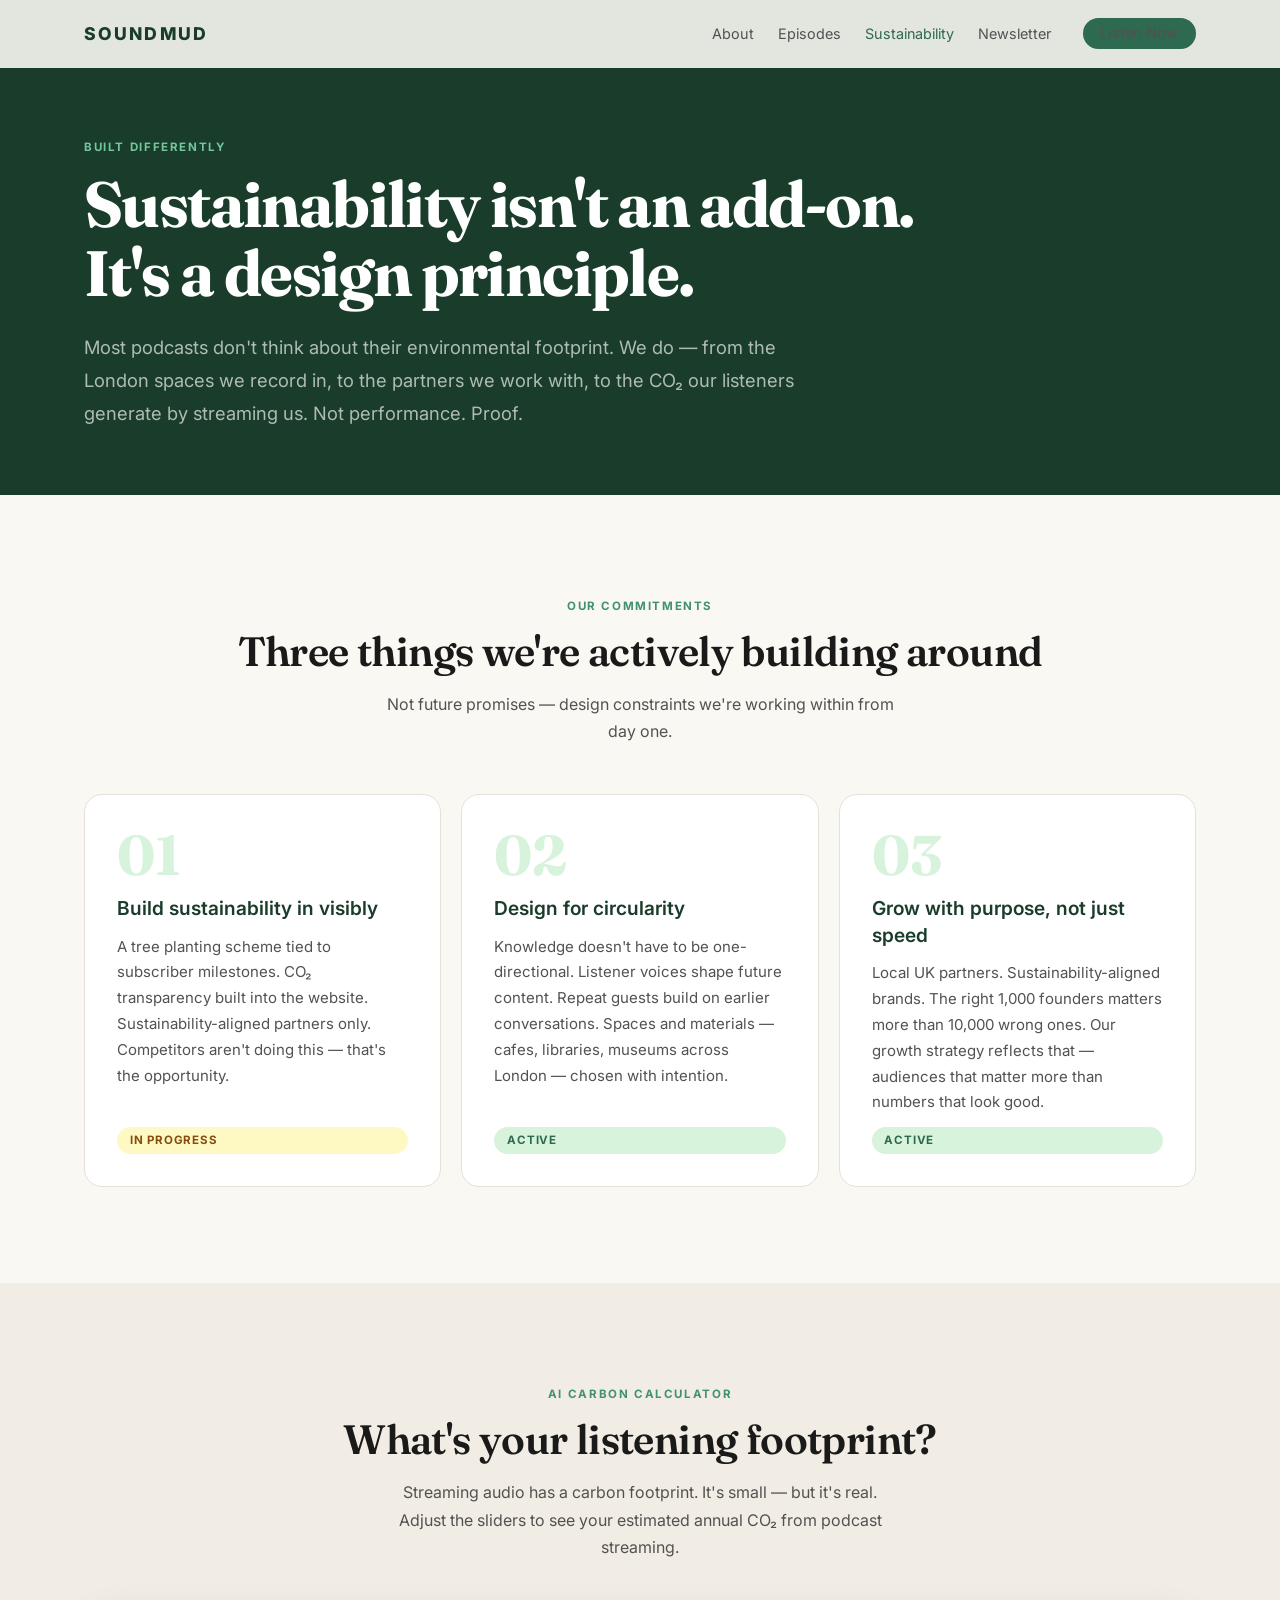
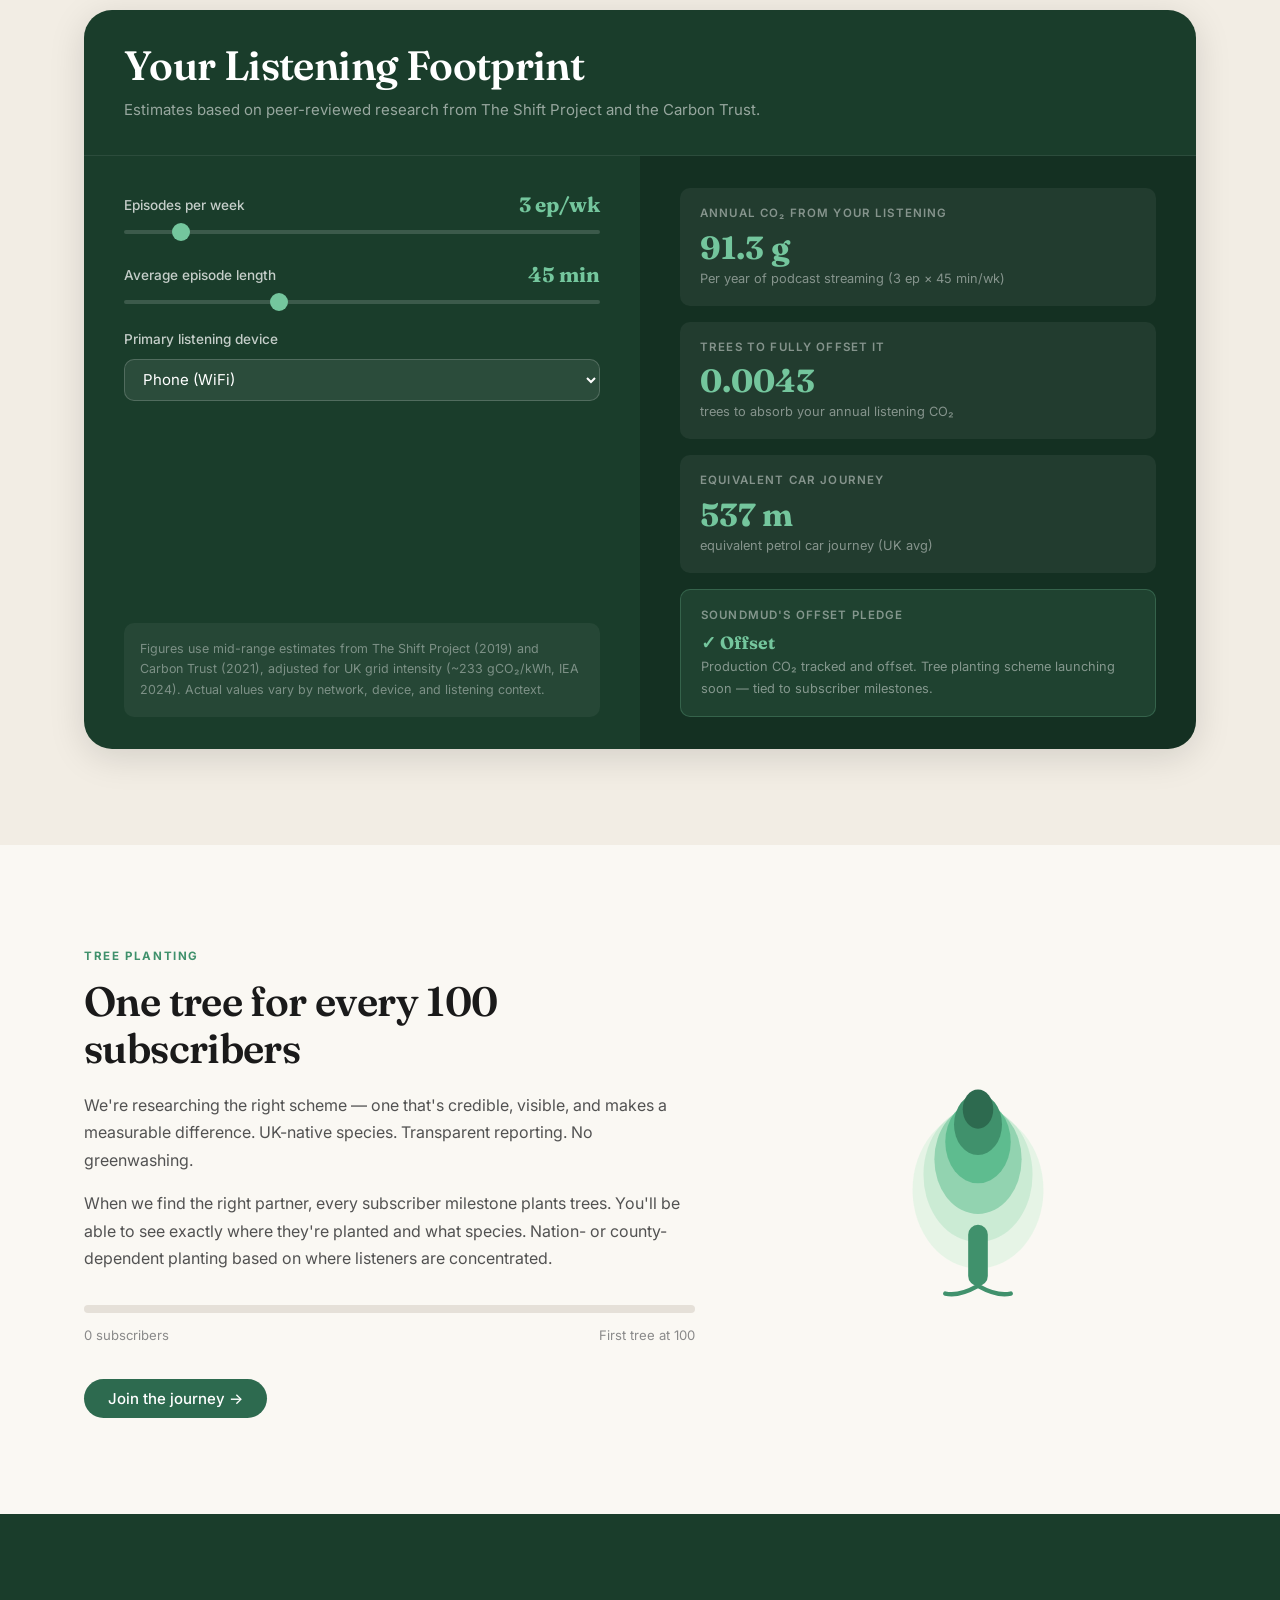
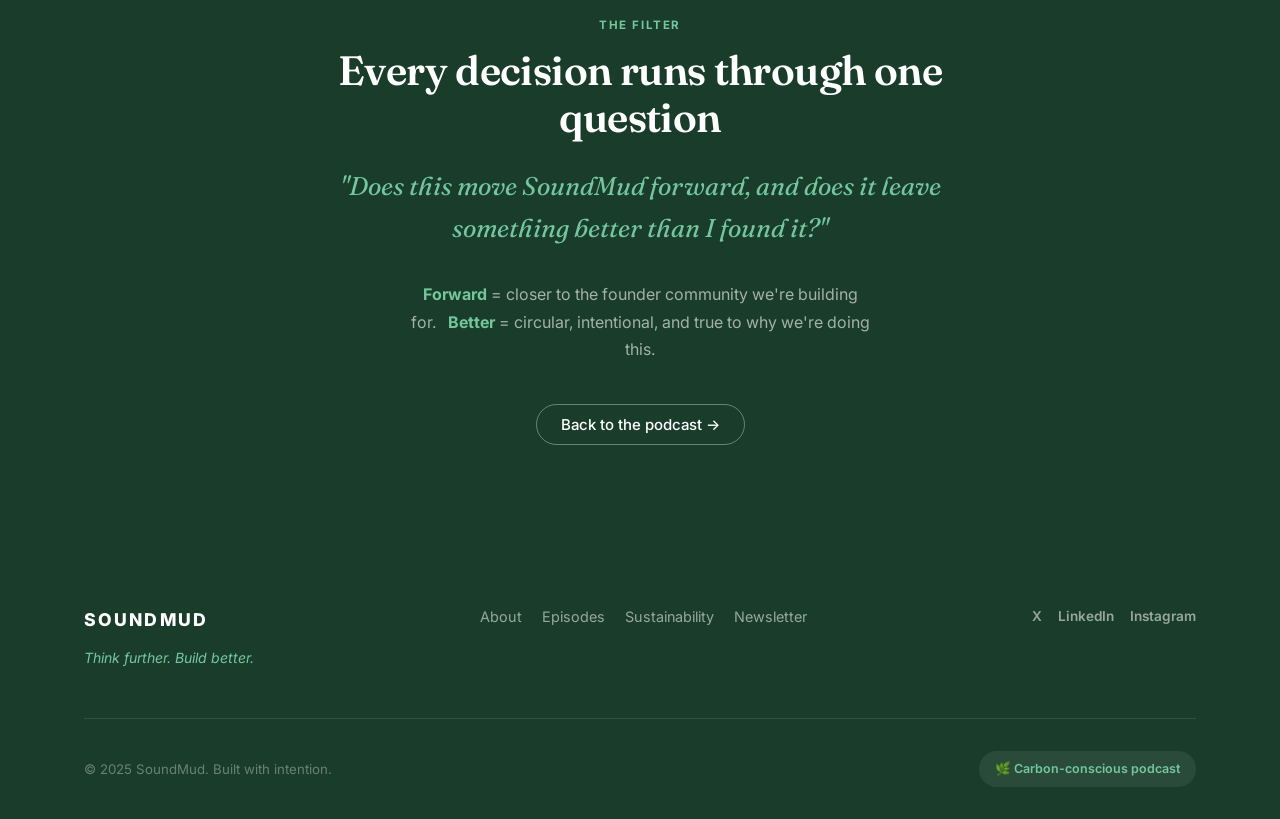
==== sustainability.html @ a841d751 "Initial commit: Soundmud podcast static site. Add landing pages, styles, and assets for GitHub Pages" ====
<!DOCTYPE html>
<html lang="en">
<head>
  <meta charset="UTF-8">
  <meta name="viewport" content="width=device-width, initial-scale=1.0">
  <meta name="description" content="SoundMud's sustainability commitments — CO₂ transparency, tree planting, and circular knowledge design. Built differently from day one.">
  <meta name="theme-color" content="#1a3d2b">

  <meta property="og:type"        content="website">
  <meta property="og:title"       content="Sustainability — SoundMud">
  <meta property="og:description" content="Sustainability isn't an add-on. It's a design principle.">

  <title>Sustainability — SoundMud</title>

  <link rel="preconnect" href="https://fonts.googleapis.com">
  <link rel="preconnect" href="https://fonts.gstatic.com" crossorigin>
  <link href="https://fonts.googleapis.com/css2?family=Fraunces:ital,opsz,wght@0,9..144,300;0,9..144,600;0,9..144,700;1,9..144,400&family=Inter:wght@300;400;500;600;700&display=swap" rel="stylesheet">

  <link rel="stylesheet" href="css/style.css">
  <style>
    .visually-hidden {
      position: absolute; width: 1px; height: 1px;
      padding: 0; margin: -1px; overflow: hidden;
      clip: rect(0,0,0,0); white-space: nowrap; border: 0;
    }
  </style>
</head>
<body>

  <!-- ── NAVIGATION ─────────────────────────────────────── -->
  <nav class="nav" id="nav" role="navigation" aria-label="Main navigation">
    <div class="nav__inner">
      <a href="index.html" class="nav__logo" aria-label="SoundMud home">
        <span class="nav__logo-text">SOUNDMUD</span>
      </a>

      <button class="nav__toggle" id="navToggle"
              aria-label="Open navigation menu" aria-expanded="false"
              aria-controls="navLinks">
        <span></span><span></span><span></span>
      </button>

      <ul class="nav__links" id="navLinks" role="list">
        <li><a href="index.html#about">About</a></li>
        <li><a href="index.html#episodes">Episodes</a></li>
        <li><a href="sustainability.html" class="active">Sustainability</a></li>
        <li><a href="index.html#newsletter">Newsletter</a></li>
        <li><a href="index.html#listen" class="btn btn--green btn--sm">Listen Now</a></li>
      </ul>
    </div>
  </nav>

  <!-- ── HERO ───────────────────────────────────────────── -->
  <section class="sustain-hero" aria-labelledby="sustain-hero-heading">
    <div class="container">
      <span class="label label--light">Built differently</span>
      <h1 id="sustain-hero-heading">
        Sustainability isn't an add-on.<br>
        It's a design principle.
      </h1>
      <p class="hero-sub">
        Most podcasts don't think about their environmental footprint.
        We do — from the London spaces we record in, to the partners we
        work with, to the CO&#8322; our listeners generate by streaming us.
        Not performance. Proof.
      </p>
    </div>
  </section>

  <!-- ── THREE COMMITMENTS ──────────────────────────────── -->
  <section class="section" aria-labelledby="commitments-heading">
    <div class="container">
      <div class="section__header reveal">
        <span class="label">Our commitments</span>
        <h2 id="commitments-heading">Three things we're actively building around</h2>
        <p>
          Not future promises — design constraints we're working within from day one.
        </p>
      </div>

      <div class="commitments">

        <div class="commitment reveal">
          <div class="commitment__number" aria-hidden="true">01</div>
          <h3>Build sustainability in visibly</h3>
          <p>
            A tree planting scheme tied to subscriber milestones. CO&#8322; transparency
            built into the website. Sustainability-aligned partners only. Competitors
            aren't doing this — that's the opportunity.
          </p>
          <span class="status status--in-progress">In progress</span>
        </div>

        <div class="commitment reveal" style="transition-delay: 0.1s">
          <div class="commitment__number" aria-hidden="true">02</div>
          <h3>Design for circularity</h3>
          <p>
            Knowledge doesn't have to be one-directional. Listener voices shape future
            content. Repeat guests build on earlier conversations. Spaces and materials —
            cafes, libraries, museums across London — chosen with intention.
          </p>
          <span class="status status--active">Active</span>
        </div>

        <div class="commitment reveal" style="transition-delay: 0.2s">
          <div class="commitment__number" aria-hidden="true">03</div>
          <h3>Grow with purpose, not just speed</h3>
          <p>
            Local UK partners. Sustainability-aligned brands. The right 1,000 founders
            matters more than 10,000 wrong ones. Our growth strategy reflects that —
            audiences that matter more than numbers that look good.
          </p>
          <span class="status status--active">Active</span>
        </div>

      </div>
    </div>
  </section>

  <!-- ── CARBON CALCULATOR ──────────────────────────────── -->
  <section class="section section--alt" id="calculator" aria-labelledby="calc-heading">
    <div class="container">
      <div class="section__header reveal">
        <span class="label">AI Carbon Calculator</span>
        <h2 id="calc-heading">What's your listening footprint?</h2>
        <p>
          Streaming audio has a carbon footprint. It's small — but it's real.
          Adjust the sliders to see your estimated annual CO&#8322; from podcast streaming.
        </p>
      </div>

      <div class="calculator reveal" role="region" aria-label="Interactive carbon footprint calculator">
        <div class="calculator__header">
          <h2>Your Listening Footprint</h2>
          <p>Estimates based on peer-reviewed research from The Shift Project and the Carbon Trust.</p>
        </div>

        <div class="calculator__body">
          <!-- Inputs -->
          <div class="calculator__inputs">

            <div class="calc-field">
              <div class="calc-value-row">
                <label for="calcEpisodes">Episodes per week</label>
                <span class="calc-value" id="calcEpisodesVal" aria-live="polite">3 ep/wk</span>
              </div>
              <input type="range" id="calcEpisodes"
                     min="1" max="20" value="3" step="1"
                     aria-label="Episodes per week" aria-valuemin="1" aria-valuemax="20">
            </div>

            <div class="calc-field">
              <div class="calc-value-row">
                <label for="calcDuration">Average episode length</label>
                <span class="calc-value" id="calcDurationVal" aria-live="polite">45 min</span>
              </div>
              <input type="range" id="calcDuration"
                     min="10" max="120" value="45" step="5"
                     aria-label="Average episode length in minutes" aria-valuemin="10" aria-valuemax="120">
            </div>

            <div class="calc-field">
              <label for="calcDevice">Primary listening device</label>
              <select id="calcDevice" class="calc-select" aria-label="Select your primary listening device">
                <option value="mobilewifi">Phone (WiFi)</option>
                <option value="mobile4g">Phone (4G / 5G)</option>
                <option value="desktop">Computer / Laptop</option>
                <option value="smart">Smart Speaker</option>
              </select>
            </div>

            <div class="calc-note" role="note">
              Figures use mid-range estimates from The Shift Project (2019) and Carbon Trust (2021),
              adjusted for UK grid intensity (~233&nbsp;gCO&#8322;/kWh, IEA 2024). Actual values vary
              by network, device, and listening context.
            </div>

          </div>

          <!-- Results -->
          <div class="calculator__results" aria-live="polite" aria-atomic="true">

            <div class="result-card">
              <p class="result-card__label">Annual CO&#8322; from your listening</p>
              <div class="result-card__value" id="resultCO2">—</div>
              <p class="result-card__sub"  id="resultCO2Sub">calculating...</p>
            </div>

            <div class="result-card">
              <p class="result-card__label">Trees to fully offset it</p>
              <div class="result-card__value" id="resultTrees">—</div>
              <p class="result-card__sub"  id="resultTreesSub">per year (Forestry Commission UK)</p>
            </div>

            <div class="result-card">
              <p class="result-card__label">Equivalent car journey</p>
              <div class="result-card__value" id="resultKm">—</div>
              <p class="result-card__sub"  id="resultKmSub">UK average petrol car</p>
            </div>

            <div class="result-card result-card--offset">
              <p class="result-card__label">SoundMud's offset pledge</p>
              <div class="result-card__value">&#x2713; Offset</div>
              <p class="result-card__sub">
                Production CO&#8322; tracked and offset. Tree planting scheme launching soon
                — tied to subscriber milestones.
              </p>
            </div>

          </div>
        </div>
      </div>
    </div>
  </section>

  <!-- ── TREE PLANTING ──────────────────────────────────── -->
  <section class="section" id="trees" aria-labelledby="trees-heading">
    <div class="container">
      <div class="tree-section">

        <div class="tree-section__content reveal">
          <span class="label">Tree Planting</span>
          <h2 id="trees-heading">One tree for every 100 subscribers</h2>
          <p>
            We're researching the right scheme — one that's credible, visible, and makes
            a measurable difference. UK-native species. Transparent reporting.
            No greenwashing.
          </p>
          <p>
            When we find the right partner, every subscriber milestone plants trees.
            You'll be able to see exactly where they're planted and what species.
            Nation- or county-dependent planting based on where listeners are concentrated.
          </p>

          <div class="tree-progress" aria-label="Subscriber progress towards first tree planting">
            <div class="tree-progress__bar">
              <!-- Width is set by JS once subscriber count is known; starts at 0% -->
              <div class="tree-progress__fill" style="width: 0%"
                   role="progressbar" aria-valuenow="0" aria-valuemin="0" aria-valuemax="100">
              </div>
            </div>
            <div class="tree-progress__labels">
              <span>0 subscribers</span>
              <span>First tree at 100</span>
            </div>
          </div>

          <div style="margin-top: 2rem;">
            <a href="index.html#newsletter" class="btn btn--green">
              Join the journey &#8594;
            </a>
          </div>
        </div>

        <div class="tree-section__visual" aria-hidden="true">
          <svg viewBox="0 0 160 220" fill="none" xmlns="http://www.w3.org/2000/svg">
            <!-- Tree layers -->
            <ellipse cx="80" cy="120" rx="60" ry="72" fill="#d8f3dc" opacity="0.55"/>
            <ellipse cx="80" cy="106" rx="50" ry="62" fill="#b7e4c7" opacity="0.55"/>
            <ellipse cx="80" cy="92"  rx="40" ry="50" fill="#74c69d" opacity="0.65"/>
            <ellipse cx="80" cy="76"  rx="30" ry="38" fill="#52b788" opacity="0.8"/>
            <ellipse cx="80" cy="60"  rx="22" ry="28" fill="#40916c"/>
            <ellipse cx="80" cy="46"  rx="14" ry="18" fill="#2d6a4f"/>
            <!-- Trunk -->
            <rect x="71" y="152" width="18" height="56" rx="9" fill="#40916c"/>
            <!-- Roots -->
            <path d="M80 208 Q62 218 50 215" stroke="#40916c" stroke-width="4"
                  stroke-linecap="round" fill="none"/>
            <path d="M80 208 Q98 218 110 215" stroke="#40916c" stroke-width="4"
                  stroke-linecap="round" fill="none"/>
          </svg>
        </div>

      </div>
    </div>
  </section>

  <!-- ── DECISION FILTER ────────────────────────────────── -->
  <section class="section section--green" aria-labelledby="filter-heading">
    <div class="container container--narrow">
      <div style="text-align: center;" class="reveal">
        <span class="label label--light">The Filter</span>
        <h2 id="filter-heading" style="color: white; margin-bottom: 1.5rem;">
          Every decision runs through one question
        </h2>
        <blockquote style="font-family: var(--f-display); font-size: clamp(1.2rem,2.5vw,1.6rem);
                           font-style: italic; color: var(--c-green-300); line-height: 1.65;
                           max-width: 52ch; margin: 0 auto 2rem; border: none; padding: 0;">
          "Does this move SoundMud forward, and does it leave something better than I found it?"
        </blockquote>
        <p style="color: rgba(255,255,255,0.6); max-width: 46ch; margin: 0 auto 2.5rem;">
          <strong style="color: var(--c-green-300);">Forward</strong> = closer to the founder community we're building for. &nbsp;
          <strong style="color: var(--c-green-300);">Better</strong> = circular, intentional, and true to why we're doing this.
        </p>
        <a href="index.html" class="btn btn--outline-light">Back to the podcast &#8594;</a>
      </div>
    </div>
  </section>

  <!-- ── FOOTER ─────────────────────────────────────────── -->
  <footer class="footer" role="contentinfo">
    <div class="container">
      <div class="footer__inner">
        <div class="footer__brand">
          <span class="footer__logo" aria-label="SoundMud">SOUNDMUD</span>
          <p class="footer__tagline">Think further. Build better.</p>
        </div>
        <nav class="footer__nav" aria-label="Footer navigation">
          <a href="index.html#about">About</a>
          <a href="index.html#episodes">Episodes</a>
          <a href="sustainability.html">Sustainability</a>
          <a href="index.html#newsletter">Newsletter</a>
        </nav>
        <div class="footer__social" aria-label="Social links">
          <a href="#" aria-label="SoundMud on X (Twitter)" rel="noopener">X</a>
          <a href="#" aria-label="SoundMud on LinkedIn" rel="noopener">LinkedIn</a>
          <a href="#" aria-label="SoundMud on Instagram" rel="noopener">Instagram</a>
        </div>
      </div>
      <div class="footer__bottom">
        <p>&copy; 2025 SoundMud. Built with intention.</p>
        <a href="sustainability.html" class="footer__sustain-badge">
          &#127807; Carbon-conscious podcast
        </a>
      </div>
    </div>
  </footer>

  <script src="js/main.js"></script>
</body>
</html>
---- css/style.css ----
/* ============================================================
   SOUNDMUD — style.css
   ============================================================ */

/* RESET */
*, *::before, *::after { box-sizing: border-box; margin: 0; padding: 0; }
html { scroll-behavior: smooth; -webkit-font-smoothing: antialiased; }
img, svg { display: block; max-width: 100%; }
a { color: inherit; text-decoration: none; }
button { cursor: pointer; border: none; background: none; font-family: inherit; }
ul, ol { list-style: none; }
input, select, textarea, button { font-family: inherit; font-size: inherit; }

/* ============================================================
   DESIGN TOKENS
   ============================================================ */
:root {
  /* Palette */
  --c-green-900: #1a3d2b;
  --c-green-800: #1f4d34;
  --c-green-700: #2d6a4f;
  --c-green-500: #40916c;
  --c-green-400: #52b788;
  --c-green-300: #74c69d;
  --c-green-200: #b7e4c7;
  --c-green-100: #d8f3dc;
  --c-green-50:  #f0faf3;

  --c-cream:     #faf8f3;
  --c-warm:      #f2ede4;
  --c-warm-dark: #e8e1d5;
  --c-white:     #ffffff;

  --c-text:      #1a1a1a;
  --c-text-mid:  #525252;
  --c-text-muted:#8a8a8a;
  --c-border:    #e5e0d8;

  /* Typography */
  --f-display: 'Fraunces', Georgia, 'Times New Roman', serif;
  --f-body:    'Inter', system-ui, -apple-system, sans-serif;

  /* Spacing scale */
  --sp-1: 0.25rem;
  --sp-2: 0.5rem;
  --sp-3: 0.75rem;
  --sp-4: 1rem;
  --sp-5: 1.25rem;
  --sp-6: 1.5rem;
  --sp-8: 2rem;
  --sp-10: 2.5rem;
  --sp-12: 3rem;
  --sp-16: 4rem;
  --sp-20: 5rem;
  --sp-24: 6rem;

  /* Layout */
  --max-w:        1160px;
  --max-w-narrow: 720px;
  --nav-h:        68px;

  /* Shape */
  --r-sm:   4px;
  --r-md:   10px;
  --r-lg:   18px;
  --r-xl:   28px;
  --r-full: 9999px;

  /* Shadows */
  --sh-sm:  0 1px 4px rgba(0,0,0,0.07);
  --sh-md:  0 4px 18px rgba(0,0,0,0.09);
  --sh-lg:  0 8px 36px rgba(0,0,0,0.13);

  /* Motion */
  --ease: 0.22s ease;
  --ease-slow: 0.45s ease;
}

/* ============================================================
   BASE
   ============================================================ */
body {
  font-family: var(--f-body);
  font-size: 1rem;
  color: var(--c-text);
  background: var(--c-cream);
  line-height: 1.65;
}

/* ============================================================
   LAYOUT HELPERS
   ============================================================ */
.container {
  width: 100%;
  max-width: var(--max-w);
  margin: 0 auto;
  padding: 0 var(--sp-6);
}
.container--narrow {
  max-width: var(--max-w-narrow);
}

.section {
  padding: var(--sp-24) 0;
}
.section--alt   { background: var(--c-warm); }
.section--green { background: var(--c-green-900); color: var(--c-white); }

.section__header {
  text-align: center;
  margin-bottom: var(--sp-12);
}
.section__header p {
  max-width: 52ch;
  margin: var(--sp-4) auto 0;
  color: var(--c-text-mid);
}

/* ============================================================
   TYPOGRAPHY
   ============================================================ */
h1 {
  font-family: var(--f-display);
  font-size: clamp(2.4rem, 5.5vw, 4rem);
  font-weight: 700;
  line-height: 1.08;
  letter-spacing: -0.025em;
}
h2 {
  font-family: var(--f-display);
  font-size: clamp(1.75rem, 3.2vw, 2.6rem);
  font-weight: 600;
  line-height: 1.15;
  letter-spacing: -0.015em;
}
h3 {
  font-family: var(--f-body);
  font-size: 1.125rem;
  font-weight: 600;
  line-height: 1.4;
}
p { line-height: 1.72; }

.label {
  display: inline-block;
  font-family: var(--f-body);
  font-size: 0.72rem;
  font-weight: 700;
  letter-spacing: 0.14em;
  text-transform: uppercase;
  color: var(--c-green-500);
  margin-bottom: var(--sp-3);
}
.label--light { color: var(--c-green-300); }

/* ============================================================
   BUTTONS
   ============================================================ */
.btn {
  display: inline-flex;
  align-items: center;
  gap: var(--sp-2);
  padding: 0.75rem 1.5rem;
  border-radius: var(--r-full);
  font-size: 0.9375rem;
  font-weight: 500;
  line-height: 1;
  white-space: nowrap;
  transition: all var(--ease);
  cursor: pointer;
}
.btn--green {
  background: var(--c-green-700);
  color: var(--c-white);
}
.btn--green:hover {
  background: var(--c-green-900);
  transform: translateY(-1px);
  box-shadow: var(--sh-md);
}
.btn--white {
  background: var(--c-white);
  color: var(--c-green-900);
}
.btn--white:hover {
  background: var(--c-green-100);
}
.btn--outline {
  border: 1.5px solid var(--c-green-700);
  color: var(--c-green-700);
}
.btn--outline:hover {
  background: var(--c-green-100);
}
.btn--outline-light {
  border: 1.5px solid rgba(255,255,255,0.35);
  color: var(--c-white);
}
.btn--outline-light:hover {
  background: rgba(255,255,255,0.12);
}
.btn--lg { padding: 1rem 2.25rem; font-size: 1rem; }
.btn--sm { padding: 0.5rem 1.1rem; font-size: 0.85rem; }

/* ============================================================
   NAVIGATION
   ============================================================ */
.nav {
  position: fixed;
  top: 0; left: 0; right: 0;
  z-index: 200;
  height: var(--nav-h);
  background: rgba(250, 248, 243, 0.9);
  backdrop-filter: blur(14px);
  -webkit-backdrop-filter: blur(14px);
  border-bottom: 1px solid transparent;
  transition: border-color var(--ease), box-shadow var(--ease);
}
.nav.scrolled {
  border-color: var(--c-border);
  box-shadow: var(--sh-sm);
}
.nav__inner {
  display: flex;
  align-items: center;
  justify-content: space-between;
  height: 100%;
  max-width: var(--max-w);
  margin: 0 auto;
  padding: 0 var(--sp-6);
}
.nav__logo { display: flex; align-items: center; gap: var(--sp-2); }
.nav__logo-text {
  font-family: var(--f-body);
  font-size: 1.1rem;
  font-weight: 800;
  letter-spacing: 0.12em;
  color: var(--c-green-900);
}
.nav__links {
  display: flex;
  align-items: center;
  gap: var(--sp-6);
}
.nav__links a {
  font-size: 0.9rem;
  color: var(--c-text-mid);
  transition: color var(--ease);
}
.nav__links a:hover,
.nav__links a.active { color: var(--c-green-700); }
.nav__links li:last-child a { margin-left: var(--sp-2); }

.nav__toggle {
  display: none;
  flex-direction: column;
  gap: 5px;
  padding: var(--sp-2);
}
.nav__toggle span {
  display: block;
  width: 22px;
  height: 2px;
  background: var(--c-text);
  border-radius: 2px;
  transition: all var(--ease);
}
.nav__toggle[aria-expanded="true"] span:nth-child(1) { transform: rotate(45deg) translate(5px,5px); }
.nav__toggle[aria-expanded="true"] span:nth-child(2) { opacity: 0; }
.nav__toggle[aria-expanded="true"] span:nth-child(3) { transform: rotate(-45deg) translate(5px,-5px); }

/* ============================================================
   HERO
   ============================================================ */
.hero {
  min-height: 100vh;
  display: flex;
  flex-direction: column;
  justify-content: center;
  padding-top: var(--nav-h);
  position: relative;
  overflow: hidden;
}
.hero__bg {
  position: absolute;
  inset: 0;
  background:
    radial-gradient(ellipse 65% 70% at 75% 45%, var(--c-green-100) 0%, transparent 65%),
    radial-gradient(ellipse 40% 40% at 10% 80%, var(--c-green-50) 0%, transparent 60%);
  pointer-events: none;
}
.hero__inner {
  display: grid;
  grid-template-columns: 1fr 1fr;
  gap: var(--sp-16);
  align-items: center;
  max-width: var(--max-w);
  margin: 0 auto;
  padding: var(--sp-20) var(--sp-6);
  position: relative;
  z-index: 1;
}
.hero__kicker {
  font-size: 0.78rem;
  font-weight: 700;
  letter-spacing: 0.14em;
  text-transform: uppercase;
  color: var(--c-green-500);
  margin-bottom: var(--sp-4);
}
.hero__headline {
  margin-bottom: var(--sp-6);
  color: var(--c-green-900);
}
.hero__sub {
  font-size: 1.15rem;
  color: var(--c-text-mid);
  max-width: 46ch;
  margin-bottom: var(--sp-8);
  line-height: 1.8;
}
.hero__actions {
  display: flex;
  gap: var(--sp-3);
  flex-wrap: wrap;
  margin-bottom: var(--sp-8);
}
.hero__goal {
  font-size: 0.88rem;
  color: var(--c-text-muted);
}
.hero__goal strong { color: var(--c-green-700); font-weight: 600; }

/* Visual */
.hero__visual {
  display: flex;
  justify-content: center;
  align-items: center;
}
.hero__vis-wrap {
  display: flex;
  flex-direction: column;
  align-items: center;
  gap: var(--sp-8);
}
.hero__vis-circle {
  width: 260px;
  height: 260px;
  border-radius: 50%;
  background: var(--c-green-100);
  display: flex;
  align-items: center;
  justify-content: center;
  position: relative;
}
.hero__vis-circle::before {
  content: '';
  position: absolute;
  inset: -12px;
  border-radius: 50%;
  border: 1.5px dashed var(--c-green-300);
  animation: spin 30s linear infinite;
}
.hero__vis-circle::after {
  content: '';
  position: absolute;
  inset: -28px;
  border-radius: 50%;
  border: 1px dashed var(--c-green-200);
  animation: spin 50s linear infinite reverse;
}
.hero__vis-mic svg { width: 90px; height: 135px; }

.hero__soundwave {
  display: flex;
  align-items: center;
  gap: 5px;
  height: 52px;
}
.hero__soundwave span {
  display: block;
  width: 5px;
  border-radius: 3px;
  background: var(--c-green-400);
  animation: wave 1.4s ease-in-out infinite;
}
.hero__soundwave span:nth-child(1)  { height: 10px; animation-delay: 0.0s; }
.hero__soundwave span:nth-child(2)  { height: 22px; animation-delay: 0.1s; }
.hero__soundwave span:nth-child(3)  { height: 36px; animation-delay: 0.2s; }
.hero__soundwave span:nth-child(4)  { height: 28px; animation-delay: 0.3s; }
.hero__soundwave span:nth-child(5)  { height: 48px; animation-delay: 0.4s; }
.hero__soundwave span:nth-child(6)  { height: 36px; animation-delay: 0.5s; }
.hero__soundwave span:nth-child(7)  { height: 52px; animation-delay: 0.6s; }
.hero__soundwave span:nth-child(8)  { height: 40px; animation-delay: 0.7s; }
.hero__soundwave span:nth-child(9)  { height: 28px; animation-delay: 0.8s; }
.hero__soundwave span:nth-child(10) { height: 16px; animation-delay: 0.9s; }
.hero__soundwave span:nth-child(11) { height: 8px;  animation-delay: 1.0s; }

.hero__scroll {
  position: absolute;
  bottom: var(--sp-8);
  left: 50%;
  transform: translateX(-50%);
  display: flex;
  flex-direction: column;
  align-items: center;
  gap: var(--sp-2);
  font-size: 0.7rem;
  font-weight: 600;
  letter-spacing: 0.12em;
  text-transform: uppercase;
  color: var(--c-text-muted);
  animation: bob 2.2s ease-in-out infinite;
  z-index: 1;
}

@keyframes wave {
  0%, 100% { transform: scaleY(0.55); opacity: 0.55; }
  50%       { transform: scaleY(1);    opacity: 1; }
}
@keyframes spin {
  from { transform: rotate(0deg); }
  to   { transform: rotate(360deg); }
}
@keyframes bob {
  0%, 100% { transform: translateX(-50%) translateY(0); }
  50%       { transform: translateX(-50%) translateY(7px); }
}
@keyframes fadeUp {
  from { opacity: 0; transform: translateY(20px); }
  to   { opacity: 1; transform: translateY(0); }
}

/* ============================================================
   MISSION / ABOUT
   ============================================================ */
.mission {
  display: grid;
  grid-template-columns: 1.1fr 0.9fr;
  gap: var(--sp-16);
  align-items: start;
}
.mission__text h2 { margin-bottom: var(--sp-6); }
.mission__text p {
  color: var(--c-text-mid);
  margin-bottom: var(--sp-4);
}
.mission__quote {
  margin-top: var(--sp-8);
  border-left: 3px solid var(--c-green-400);
  padding-left: var(--sp-5);
  font-family: var(--f-display);
  font-size: 1.15rem;
  font-style: italic;
  color: var(--c-green-700);
  line-height: 1.65;
}

.pillars {
  display: flex;
  flex-direction: column;
  gap: var(--sp-4);
}
.pillar {
  background: var(--c-white);
  border: 1px solid var(--c-border);
  border-radius: var(--r-lg);
  padding: var(--sp-6);
  transition: box-shadow var(--ease), transform var(--ease);
}
.pillar:hover {
  box-shadow: var(--sh-md);
  transform: translateY(-2px);
}
.pillar__icon {
  width: 38px;
  height: 38px;
  border-radius: var(--r-md);
  background: var(--c-green-100);
  display: flex;
  align-items: center;
  justify-content: center;
  font-size: 1.1rem;
  margin-bottom: var(--sp-4);
  color: var(--c-green-700);
}
.pillar h3 { margin-bottom: var(--sp-2); }
.pillar p  { font-size: 0.9375rem; color: var(--c-text-mid); }

/* ============================================================
   EPISODES
   ============================================================ */
.episodes__grid {
  display: grid;
  grid-template-columns: repeat(auto-fill, minmax(300px, 1fr));
  gap: var(--sp-5);
}
.episode-card {
  background: var(--c-white);
  border: 1px solid var(--c-border);
  border-radius: var(--r-lg);
  padding: var(--sp-6);
  display: flex;
  flex-direction: column;
  gap: var(--sp-4);
  transition: box-shadow var(--ease), transform var(--ease);
}
.episode-card:hover {
  box-shadow: var(--sh-md);
  transform: translateY(-2px);
}
.episode-card--coming {
  border: 1.5px dashed var(--c-green-300);
  background: var(--c-green-50);
}
.episode-card__number {
  font-size: 0.72rem;
  font-weight: 700;
  letter-spacing: 0.14em;
  text-transform: uppercase;
  color: var(--c-green-500);
}
.episode-card__body { flex: 1; }
.episode-card__badge {
  display: inline-block;
  font-size: 0.72rem;
  font-weight: 600;
  letter-spacing: 0.08em;
  text-transform: uppercase;
  color: var(--c-green-700);
  background: var(--c-green-100);
  padding: 0.2rem 0.6rem;
  border-radius: var(--r-full);
  margin-bottom: var(--sp-3);
}
.episode-card__title {
  font-size: 1.1rem;
  font-weight: 600;
  margin-bottom: var(--sp-2);
  color: var(--c-green-900);
}
.episode-card__desc {
  font-size: 0.9375rem;
  color: var(--c-text-mid);
}
.episode-card__meta {
  display: flex;
  align-items: center;
  justify-content: space-between;
  gap: var(--sp-3);
  font-size: 0.85rem;
  color: var(--c-text-muted);
  padding-top: var(--sp-3);
  border-top: 1px solid var(--c-border);
}

/* ============================================================
   SUSTAINABILITY TEASER
   ============================================================ */
.sustain-teaser {
  display: grid;
  grid-template-columns: 1.4fr 1fr;
  gap: var(--sp-16);
  align-items: center;
}
.sustain-teaser__content h2 {
  color: var(--c-white);
  margin-bottom: var(--sp-5);
}
.sustain-teaser__content p {
  color: rgba(255,255,255,0.7);
  margin-bottom: var(--sp-8);
  line-height: 1.78;
}
.sustain-teaser__stats {
  display: flex;
  flex-direction: column;
  gap: var(--sp-4);
}
.stat {
  text-align: center;
  padding: var(--sp-5) var(--sp-6);
  background: rgba(255,255,255,0.07);
  border: 1px solid rgba(255,255,255,0.1);
  border-radius: var(--r-lg);
  transition: background var(--ease);
}
.stat:hover { background: rgba(255,255,255,0.12); }
.stat__number {
  display: block;
  font-family: var(--f-display);
  font-size: 2.4rem;
  font-weight: 700;
  color: var(--c-green-300);
  line-height: 1;
  margin-bottom: var(--sp-2);
}
.stat__label {
  font-size: 0.8rem;
  font-weight: 500;
  letter-spacing: 0.07em;
  text-transform: uppercase;
  color: rgba(255,255,255,0.5);
}

/* ============================================================
   LISTEN / PLATFORMS
   ============================================================ */
.platforms {
  display: flex;
  flex-wrap: wrap;
  gap: var(--sp-4);
  justify-content: center;
}
.platform {
  display: flex;
  align-items: center;
  gap: var(--sp-3);
  padding: var(--sp-4) var(--sp-6);
  border: 1.5px solid var(--c-border);
  border-radius: var(--r-full);
  font-weight: 500;
  font-size: 0.9375rem;
  transition: all var(--ease);
  background: var(--c-white);
}
.platform:hover {
  border-color: var(--c-green-500);
  background: var(--c-green-50);
  transform: translateY(-2px);
  box-shadow: var(--sh-sm);
}
.platform svg { width: 22px; height: 22px; flex-shrink: 0; }
.platform--spotify:hover { color: #1DB954; border-color: #1DB954; }
.platform--apple:hover   { color: #FC3C44; border-color: #FC3C44; }
.platform--youtube:hover { color: #FF0000; border-color: #FF0000; }

/* ============================================================
   NEWSLETTER
   ============================================================ */
.newsletter-form__fields {
  display: flex;
  gap: var(--sp-3);
  margin-bottom: var(--sp-3);
}
.input {
  flex: 1;
  padding: 0.9rem 1.3rem;
  border: 1.5px solid var(--c-border);
  border-radius: var(--r-full);
  background: var(--c-white);
  font-size: 0.9375rem;
  color: var(--c-text);
  outline: none;
  transition: border-color var(--ease), box-shadow var(--ease);
}
.input:focus {
  border-color: var(--c-green-500);
  box-shadow: 0 0 0 3px rgba(64,145,108,0.15);
}
.newsletter-form__note {
  font-size: 0.82rem;
  color: var(--c-text-muted);
  text-align: center;
}

/* ============================================================
   FOOTER
   ============================================================ */
.footer {
  background: var(--c-green-900);
  color: var(--c-white);
  padding: var(--sp-16) 0 var(--sp-8);
}
.footer__inner {
  display: flex;
  justify-content: space-between;
  align-items: flex-start;
  gap: var(--sp-8);
  margin-bottom: var(--sp-12);
  flex-wrap: wrap;
}
.footer__logo {
  display: block;
  font-size: 1.1rem;
  font-weight: 800;
  letter-spacing: 0.12em;
  margin-bottom: var(--sp-3);
}
.footer__tagline {
  font-size: 0.88rem;
  color: var(--c-green-300);
  font-style: italic;
}
.footer__nav {
  display: flex;
  gap: var(--sp-5);
  flex-wrap: wrap;
}
.footer__nav a {
  font-size: 0.9rem;
  color: rgba(255,255,255,0.55);
  transition: color var(--ease);
}
.footer__nav a:hover { color: var(--c-white); }
.footer__social {
  display: flex;
  gap: var(--sp-4);
}
.footer__social a {
  font-size: 0.85rem;
  font-weight: 600;
  color: rgba(255,255,255,0.55);
  transition: color var(--ease);
}
.footer__social a:hover { color: var(--c-white); }
.footer__bottom {
  display: flex;
  justify-content: space-between;
  align-items: center;
  padding-top: var(--sp-8);
  border-top: 1px solid rgba(255,255,255,0.1);
  font-size: 0.83rem;
  color: rgba(255,255,255,0.35);
  flex-wrap: wrap;
  gap: var(--sp-4);
}
.footer__sustain-badge {
  display: inline-flex;
  align-items: center;
  gap: var(--sp-2);
  padding: var(--sp-2) var(--sp-4);
  background: rgba(255,255,255,0.07);
  border-radius: var(--r-full);
  color: var(--c-green-300) !important;
  font-size: 0.78rem;
  font-weight: 600;
  transition: background var(--ease);
}
.footer__sustain-badge:hover { background: rgba(255,255,255,0.14); }

/* ============================================================
   SUSTAINABILITY PAGE
   ============================================================ */

/* Hero */
.sustain-hero {
  background: var(--c-green-900);
  color: var(--c-white);
  padding: calc(var(--nav-h) + var(--sp-16)) 0 var(--sp-16);
}
.sustain-hero h1 {
  color: var(--c-white);
  margin-bottom: var(--sp-6);
}
.sustain-hero .hero-sub {
  font-size: 1.15rem;
  color: rgba(255,255,255,0.65);
  max-width: 60ch;
  line-height: 1.8;
}

/* Commitments */
.commitments {
  display: grid;
  grid-template-columns: repeat(3, 1fr);
  gap: var(--sp-5);
}
.commitment {
  background: var(--c-white);
  border: 1px solid var(--c-border);
  border-radius: var(--r-lg);
  padding: var(--sp-8);
  display: flex;
  flex-direction: column;
  gap: var(--sp-3);
  transition: box-shadow var(--ease), transform var(--ease);
}
.commitment:hover {
  box-shadow: var(--sh-md);
  transform: translateY(-2px);
}
.commitment__number {
  font-family: var(--f-display);
  font-size: 3.5rem;
  font-weight: 700;
  color: var(--c-green-100);
  line-height: 1;
}
.commitment h3 { font-size: 1.2rem; color: var(--c-green-900); }
.commitment p  { font-size: 0.9375rem; color: var(--c-text-mid); flex: 1; }

.status {
  display: inline-block;
  padding: 0.25rem 0.8rem;
  border-radius: var(--r-full);
  font-size: 0.72rem;
  font-weight: 700;
  letter-spacing: 0.07em;
  text-transform: uppercase;
}
.status--active      { background: var(--c-green-100); color: var(--c-green-700); }
.status--in-progress { background: #fef9c3; color: #854d0e; }

/* Carbon Calculator */
.calculator {
  background: var(--c-green-900);
  border-radius: var(--r-xl);
  overflow: hidden;
  box-shadow: var(--sh-lg);
}
.calculator__header {
  padding: var(--sp-8) var(--sp-10);
  border-bottom: 1px solid rgba(255,255,255,0.08);
}
.calculator__header h2 { color: var(--c-white); margin-bottom: var(--sp-2); }
.calculator__header p  { color: rgba(255,255,255,0.55); font-size: 0.9375rem; }

.calculator__body {
  display: grid;
  grid-template-columns: 1fr 1fr;
}
.calculator__inputs {
  padding: var(--sp-8) var(--sp-10);
  display: flex;
  flex-direction: column;
  gap: var(--sp-6);
}
.calculator__results {
  padding: var(--sp-8) var(--sp-10);
  background: rgba(0,0,0,0.22);
  display: flex;
  flex-direction: column;
  gap: var(--sp-4);
}

.calc-field { display: flex; flex-direction: column; gap: var(--sp-2); }
.calc-field label {
  font-size: 0.85rem;
  font-weight: 500;
  color: rgba(255,255,255,0.75);
}
.calc-value-row {
  display: flex;
  justify-content: space-between;
  align-items: center;
}
.calc-value {
  font-family: var(--f-display);
  font-size: 1.3rem;
  font-weight: 700;
  color: var(--c-green-300);
}
input[type=range] {
  -webkit-appearance: none;
  appearance: none;
  width: 100%;
  height: 4px;
  background: rgba(255,255,255,0.15);
  border-radius: 2px;
  outline: none;
  cursor: pointer;
}
input[type=range]::-webkit-slider-thumb {
  -webkit-appearance: none;
  width: 18px;
  height: 18px;
  border-radius: 50%;
  background: var(--c-green-300);
  cursor: pointer;
  transition: background var(--ease), transform var(--ease);
}
input[type=range]::-webkit-slider-thumb:hover {
  background: var(--c-green-400);
  transform: scale(1.15);
}
input[type=range]::-moz-range-thumb {
  width: 18px;
  height: 18px;
  border-radius: 50%;
  background: var(--c-green-300);
  border: none;
  cursor: pointer;
}

.calc-select {
  width: 100%;
  padding: 0.6rem 0.9rem;
  background: rgba(255,255,255,0.08);
  border: 1px solid rgba(255,255,255,0.18);
  border-radius: var(--r-md);
  color: var(--c-white);
  font-size: 0.9375rem;
  outline: none;
  cursor: pointer;
  transition: border-color var(--ease);
}
.calc-select:focus { border-color: var(--c-green-300); }
.calc-select option { background: var(--c-green-800); }

.calc-note {
  background: rgba(255,255,255,0.05);
  border-radius: var(--r-md);
  padding: var(--sp-4);
  font-size: 0.78rem;
  color: rgba(255,255,255,0.4);
  line-height: 1.65;
  margin-top: auto;
}

.result-card {
  background: rgba(255,255,255,0.06);
  border-radius: var(--r-md);
  padding: var(--sp-4) var(--sp-5);
  transition: background var(--ease);
}
.result-card:hover { background: rgba(255,255,255,0.1); }
.result-card__label {
  font-size: 0.72rem;
  font-weight: 600;
  letter-spacing: 0.1em;
  text-transform: uppercase;
  color: rgba(255,255,255,0.45);
  margin-bottom: var(--sp-2);
}
.result-card__value {
  font-family: var(--f-display);
  font-size: 2rem;
  font-weight: 700;
  color: var(--c-green-300);
  line-height: 1;
  margin-bottom: var(--sp-1);
}
.result-card__sub {
  font-size: 0.8rem;
  color: rgba(255,255,255,0.45);
}
.result-card--offset {
  background: rgba(116,198,157,0.12);
  border: 1px solid rgba(116,198,157,0.25);
}
.result-card--offset .result-card__value { font-size: 1.1rem; color: var(--c-green-300); }

/* Tree Section */
.tree-section {
  display: grid;
  grid-template-columns: 1.4fr 1fr;
  gap: var(--sp-16);
  align-items: center;
}
.tree-section__content h2 { margin-bottom: var(--sp-5); }
.tree-section__content p {
  color: var(--c-text-mid);
  margin-bottom: var(--sp-4);
}
.tree-progress { margin-top: var(--sp-8); }
.tree-progress__bar {
  height: 8px;
  background: var(--c-border);
  border-radius: 4px;
  overflow: hidden;
  margin-bottom: var(--sp-3);
}
.tree-progress__fill {
  height: 100%;
  background: linear-gradient(90deg, var(--c-green-500), var(--c-green-300));
  border-radius: 4px;
  transition: width 1.2s ease;
}
.tree-progress__labels {
  display: flex;
  justify-content: space-between;
  font-size: 0.82rem;
  color: var(--c-text-muted);
}
.tree-section__visual {
  display: flex;
  justify-content: center;
  align-items: center;
}
.tree-section__visual svg { width: 180px; height: 240px; }

/* ============================================================
   SCROLL REVEAL (applied by JS)
   ============================================================ */
.reveal {
  opacity: 0;
  transform: translateY(24px);
  transition: opacity 0.65s ease, transform 0.65s ease;
}
.reveal.visible {
  opacity: 1;
  transform: translateY(0);
}

/* ============================================================
   RESPONSIVE
   ============================================================ */
@media (max-width: 900px) {
  .hero__inner { grid-template-columns: 1fr; padding-top: var(--sp-12); }
  .hero__visual { display: none; }
  .mission { grid-template-columns: 1fr; gap: var(--sp-10); }
  .sustain-teaser { grid-template-columns: 1fr; }
  .sustain-teaser__stats { flex-direction: row; justify-content: center; }
  .commitments { grid-template-columns: 1fr; }
  .calculator__body { grid-template-columns: 1fr; }
  .tree-section { grid-template-columns: 1fr; }
  .tree-section__visual { display: none; }
}

@media (max-width: 640px) {
  .section { padding: var(--sp-16) 0; }
  .hero { min-height: auto; padding-bottom: var(--sp-16); }
  .hero__scroll { display: none; }
  .hero__actions { flex-direction: column; }
  .hero__actions .btn { text-align: center; justify-content: center; }
  .nav__links {
    display: none;
    position: absolute;
    top: var(--nav-h);
    left: 0; right: 0;
    flex-direction: column;
    align-items: stretch;
    background: rgba(250, 248, 243, 0.97);
    backdrop-filter: blur(14px);
    border-bottom: 1px solid var(--c-border);
    padding: var(--sp-4) var(--sp-6);
    gap: var(--sp-1);
    box-shadow: var(--sh-md);
  }
  .nav__links.open { display: flex; }
  .nav__links li:last-child a { margin-left: 0; margin-top: var(--sp-2); display: block; text-align: center; }
  .nav__toggle { display: flex; }
  .newsletter-form__fields { flex-direction: column; }
  .footer__inner { flex-direction: column; }
  .footer__bottom { flex-direction: column; text-align: center; }
  .sustain-teaser__stats { flex-direction: column; }
  .calculator__inputs,
  .calculator__results { padding: var(--sp-6); }
}

/* ============================================================
   PRINT / REDUCED MOTION
   ============================================================ */
@media (prefers-reduced-motion: reduce) {
  *, *::before, *::after {
    animation-duration: 0.01ms !important;
    animation-iteration-count: 1 !important;
    transition-duration: 0.01ms !important;
  }
  html { scroll-behavior: auto; }
}
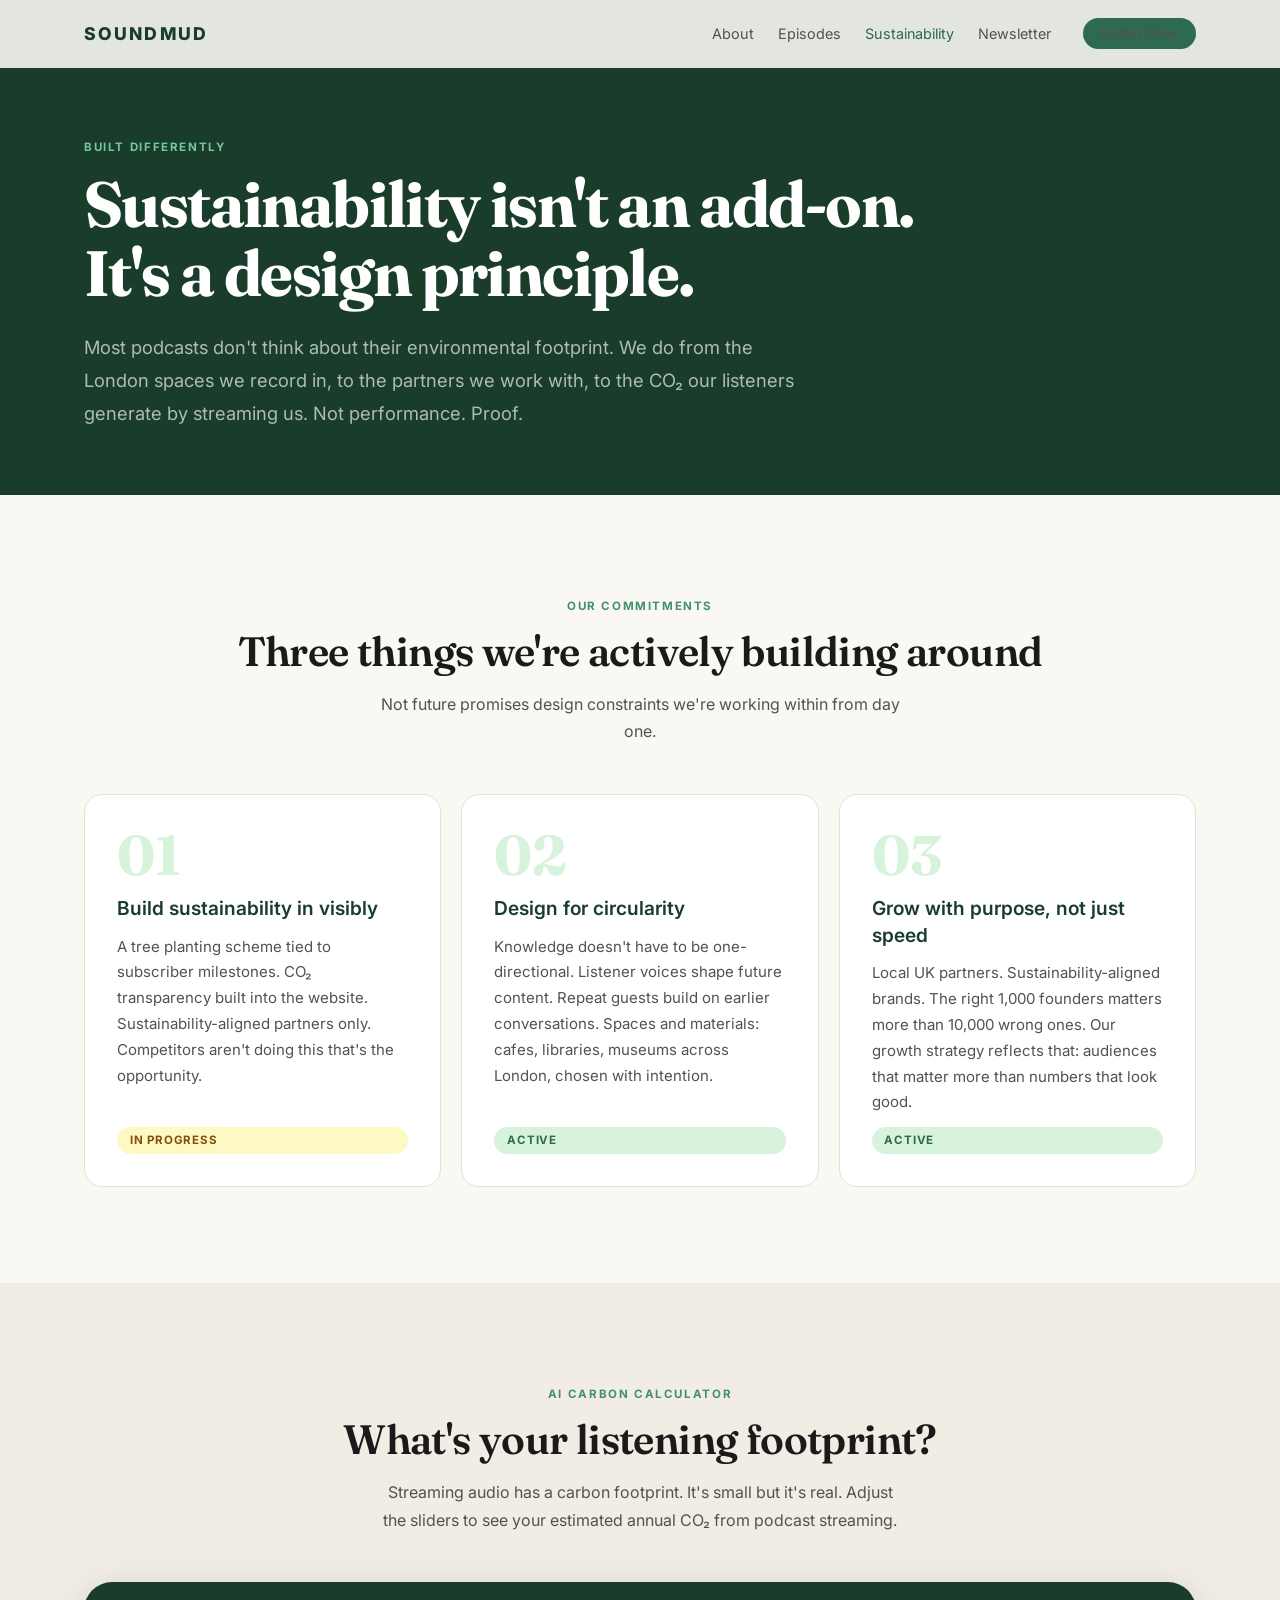
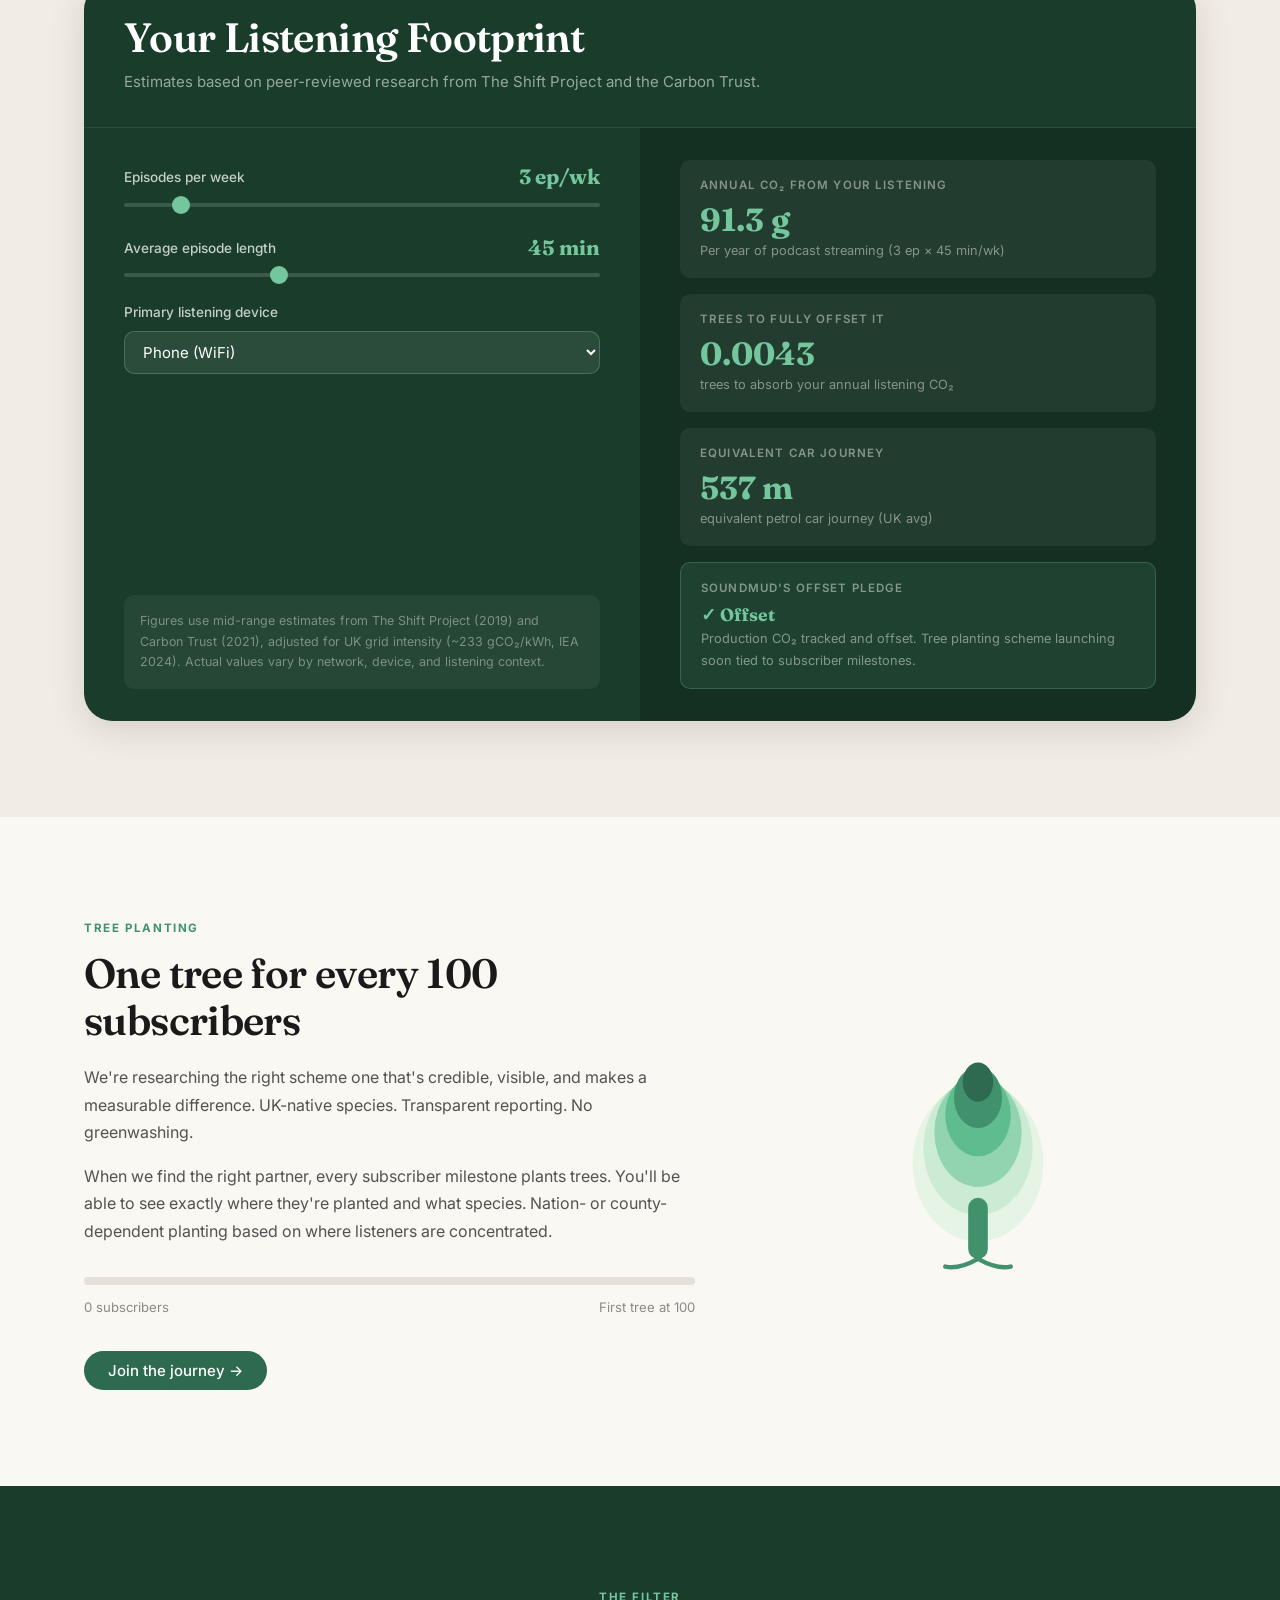
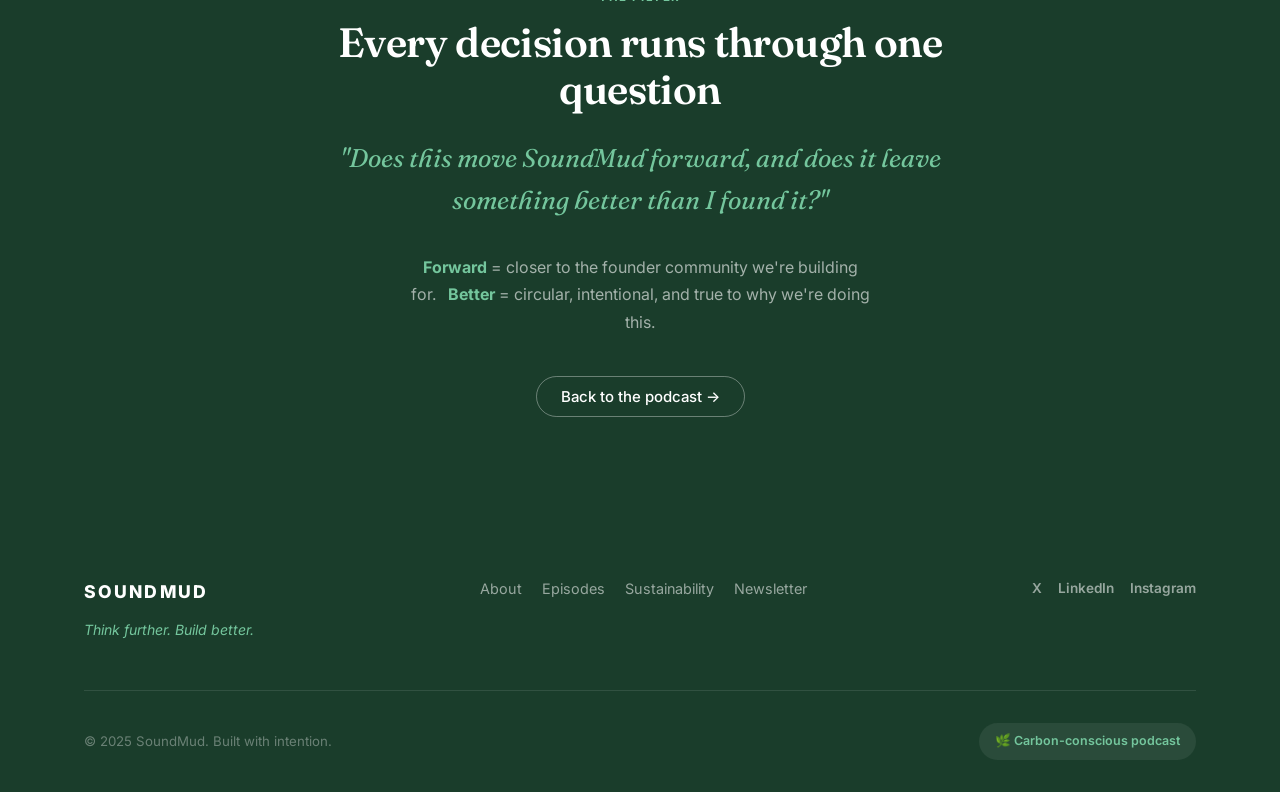
==== commit e0fb53a8: "update" ====
--- a/sustainability.html
+++ b/sustainability.html
@@ -1,16 +1,16 @@
-<!DOCTYPE html>
+﻿<!DOCTYPE html>
 <html lang="en">
 <head>
   <meta charset="UTF-8">
   <meta name="viewport" content="width=device-width, initial-scale=1.0">
-  <meta name="description" content="SoundMud's sustainability commitments — CO₂ transparency, tree planting, and circular knowledge design. Built differently from day one.">
+  <meta name="description" content="SoundMud's sustainability commitments CO₂ transparency, tree planting, and circular knowledge design. Built differently from day one.">
   <meta name="theme-color" content="#1a3d2b">
 
   <meta property="og:type"        content="website">
-  <meta property="og:title"       content="Sustainability — SoundMud">
+  <meta property="og:title"       content="Sustainability SoundMud">
   <meta property="og:description" content="Sustainability isn't an add-on. It's a design principle.">
 
-  <title>Sustainability — SoundMud</title>
+  <title>Sustainability SoundMud</title>
 
   <link rel="preconnect" href="https://fonts.googleapis.com">
   <link rel="preconnect" href="https://fonts.gstatic.com" crossorigin>
@@ -60,7 +60,7 @@
       </h1>
       <p class="hero-sub">
         Most podcasts don't think about their environmental footprint.
-        We do — from the London spaces we record in, to the partners we
+        We do from the London spaces we record in, to the partners we
         work with, to the CO&#8322; our listeners generate by streaming us.
         Not performance. Proof.
       </p>
@@ -74,7 +74,7 @@
         <span class="label">Our commitments</span>
         <h2 id="commitments-heading">Three things we're actively building around</h2>
         <p>
-          Not future promises — design constraints we're working within from day one.
+          Not future promises design constraints we're working within from day one.
         </p>
       </div>
 
@@ -86,7 +86,7 @@
           <p>
             A tree planting scheme tied to subscriber milestones. CO&#8322; transparency
             built into the website. Sustainability-aligned partners only. Competitors
-            aren't doing this — that's the opportunity.
+            aren't doing this that's the opportunity.
           </p>
           <span class="status status--in-progress">In progress</span>
         </div>
@@ -96,8 +96,8 @@
           <h3>Design for circularity</h3>
           <p>
             Knowledge doesn't have to be one-directional. Listener voices shape future
-            content. Repeat guests build on earlier conversations. Spaces and materials —
-            cafes, libraries, museums across London — chosen with intention.
+            content. Repeat guests build on earlier conversations. Spaces and materials:
+            cafes, libraries, museums across London, chosen with intention.
           </p>
           <span class="status status--active">Active</span>
         </div>
@@ -107,7 +107,7 @@
           <h3>Grow with purpose, not just speed</h3>
           <p>
             Local UK partners. Sustainability-aligned brands. The right 1,000 founders
-            matters more than 10,000 wrong ones. Our growth strategy reflects that —
+            matters more than 10,000 wrong ones. Our growth strategy reflects that:
             audiences that matter more than numbers that look good.
           </p>
           <span class="status status--active">Active</span>
@@ -124,7 +124,7 @@
         <span class="label">AI Carbon Calculator</span>
         <h2 id="calc-heading">What's your listening footprint?</h2>
         <p>
-          Streaming audio has a carbon footprint. It's small — but it's real.
+          Streaming audio has a carbon footprint. It's small but it's real.
           Adjust the sliders to see your estimated annual CO&#8322; from podcast streaming.
         </p>
       </div>
@@ -203,7 +203,7 @@
               <div class="result-card__value">&#x2713; Offset</div>
               <p class="result-card__sub">
                 Production CO&#8322; tracked and offset. Tree planting scheme launching soon
-                — tied to subscriber milestones.
+                tied to subscriber milestones.
               </p>
             </div>
 
@@ -222,7 +222,7 @@
           <span class="label">Tree Planting</span>
           <h2 id="trees-heading">One tree for every 100 subscribers</h2>
           <p>
-            We're researching the right scheme — one that's credible, visible, and makes
+            We're researching the right scheme one that's credible, visible, and makes
             a measurable difference. UK-native species. Transparent reporting.
             No greenwashing.
           </p>
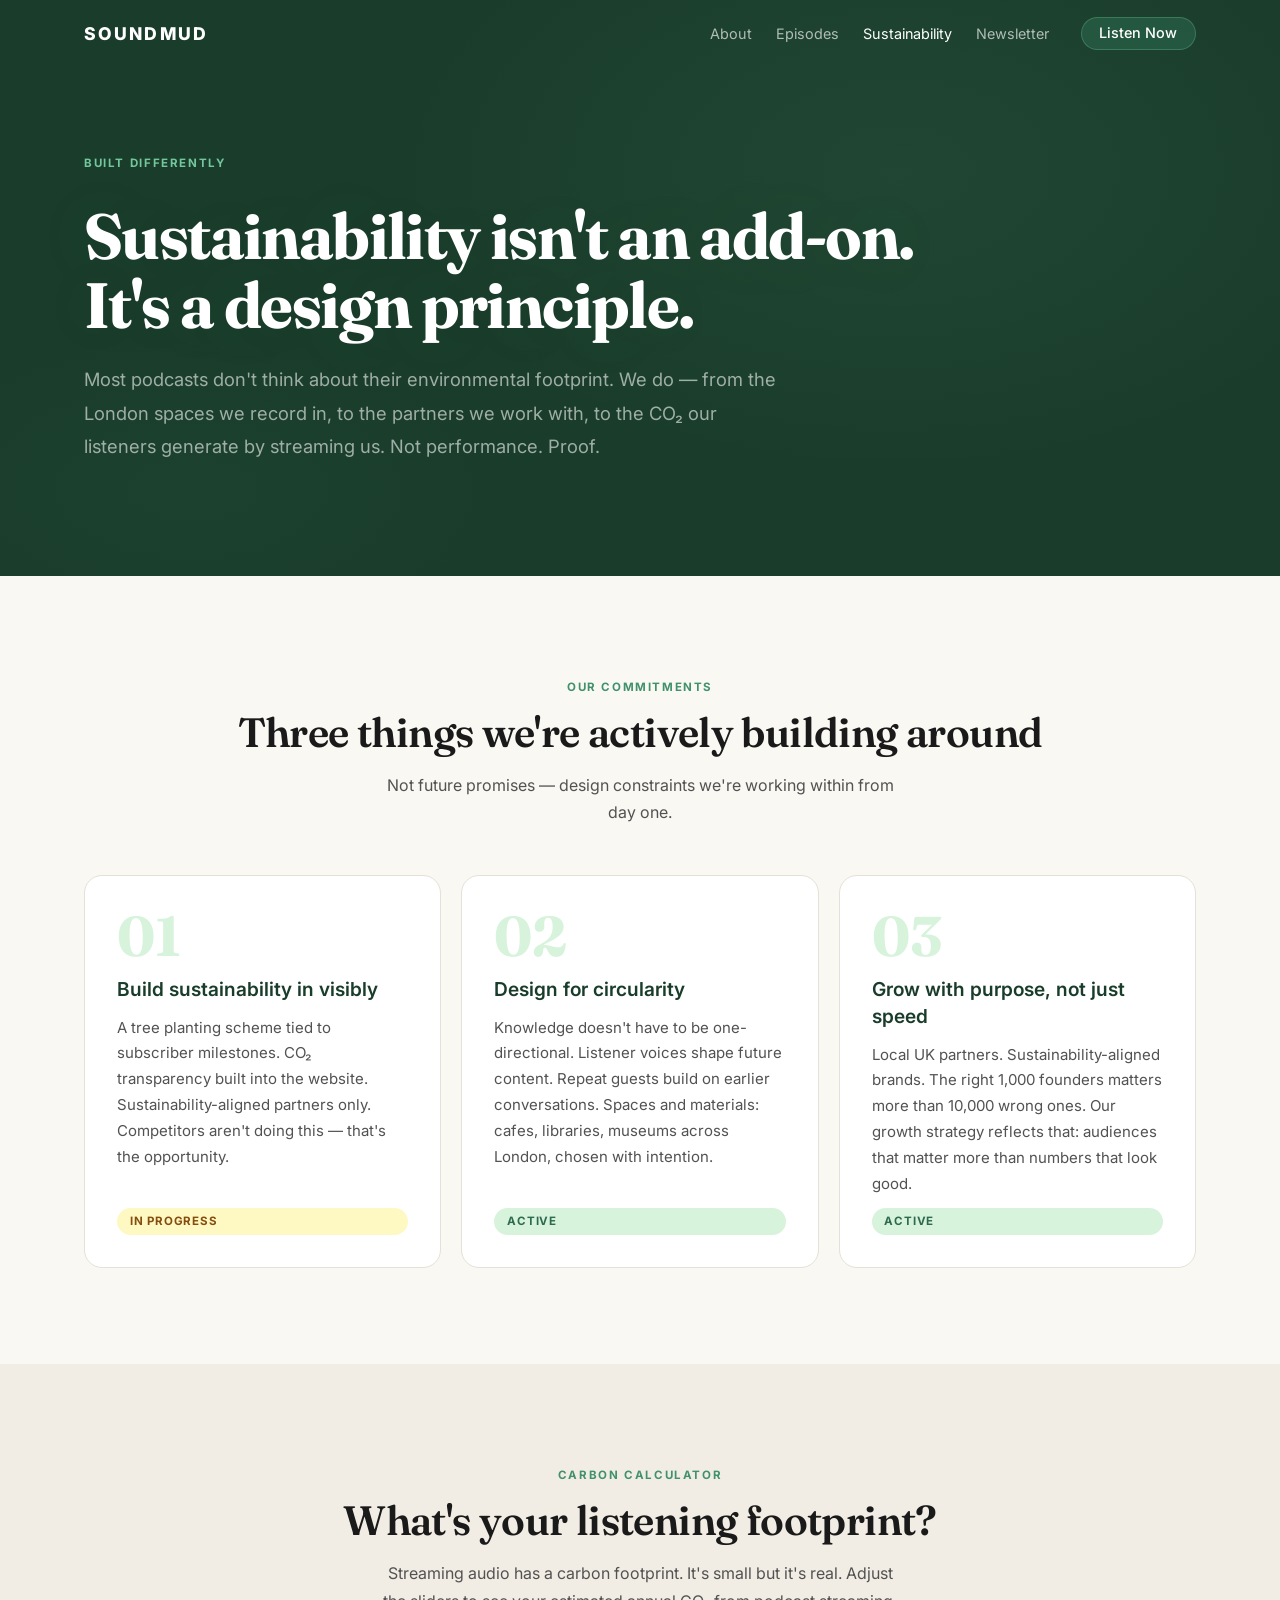
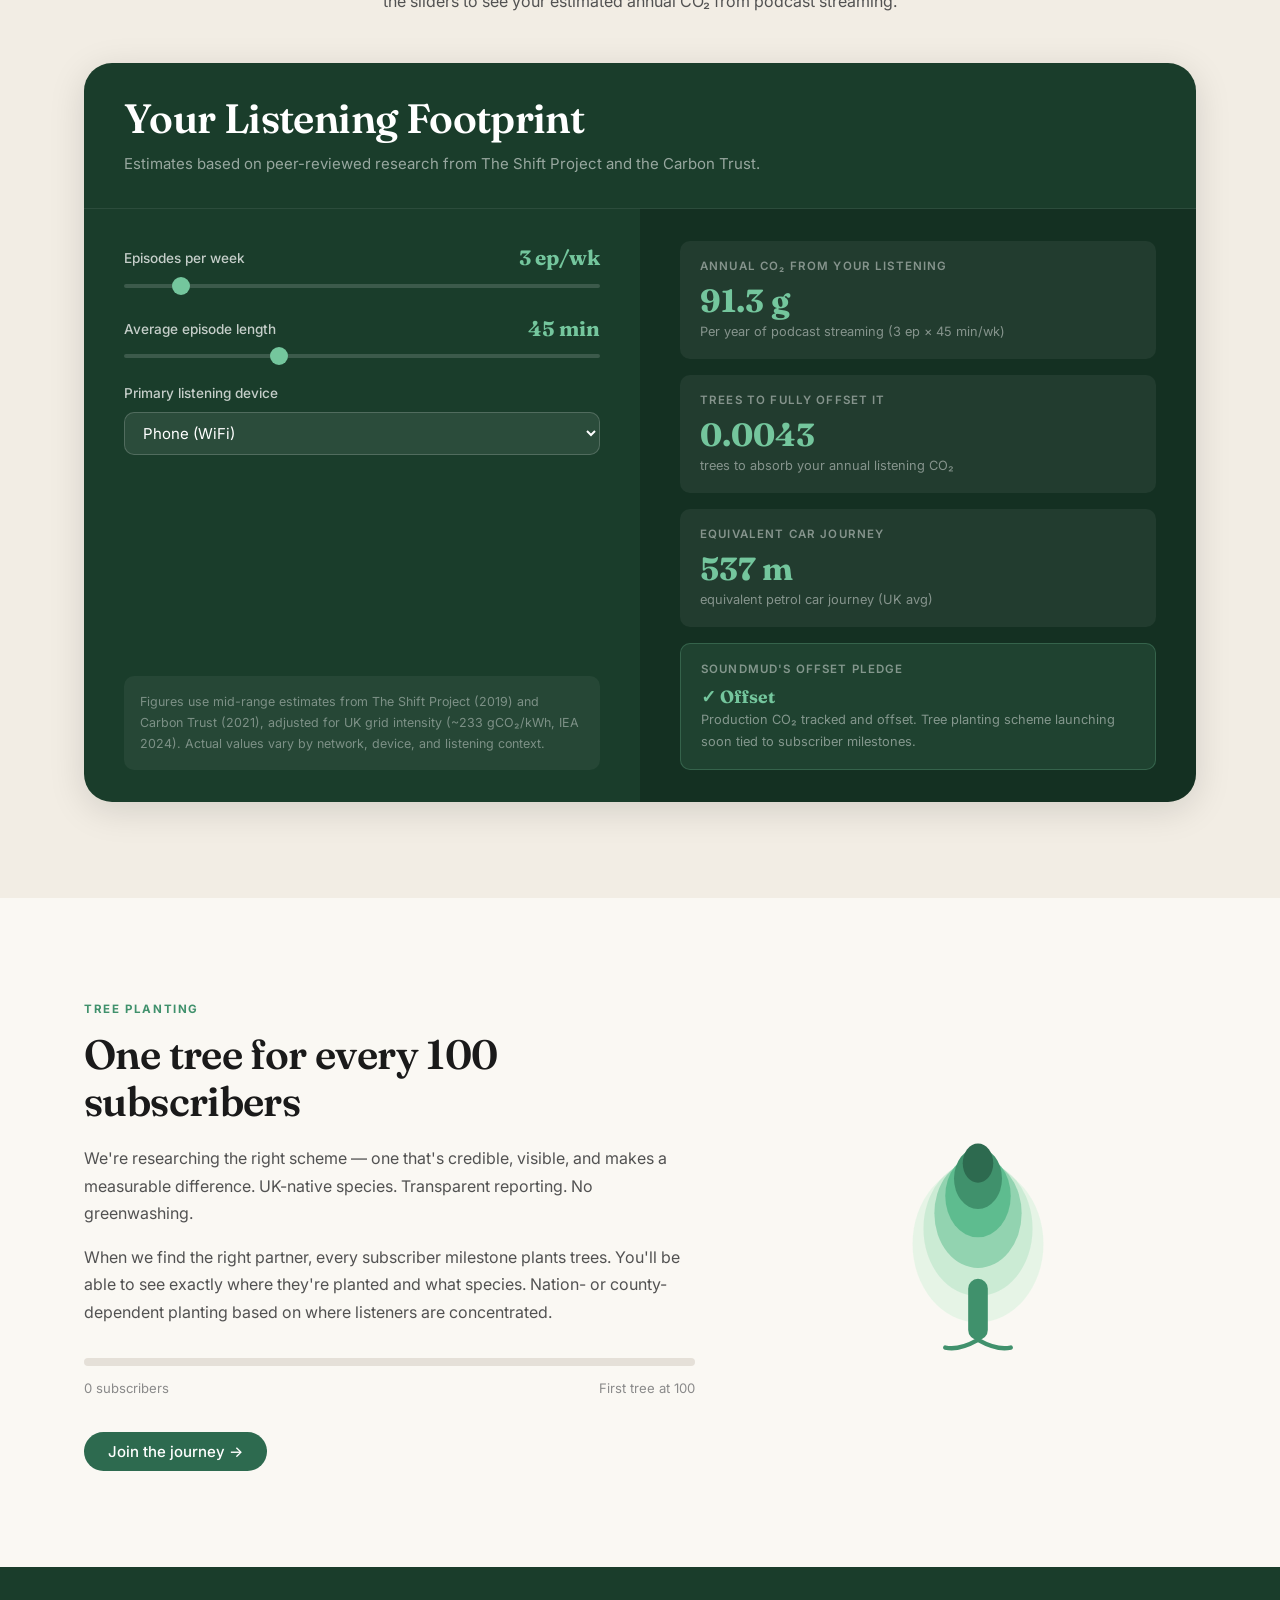
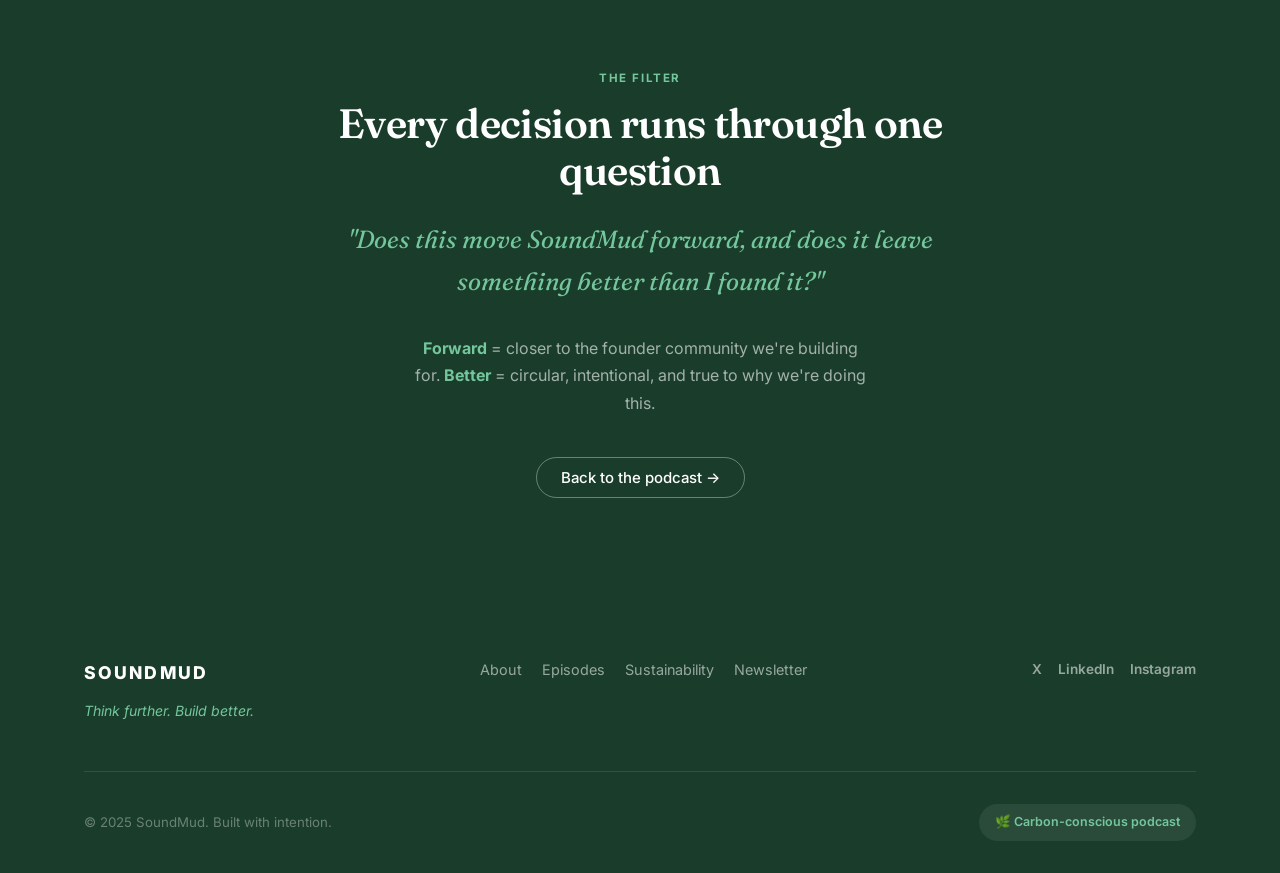
==== commit ab851377: "Add pixel art hero animation and visual overhaul - Replace Three.js hero with 160×90 pixel art canva" ====
--- a/sustainability.html
+++ b/sustainability.html
@@ -1,29 +1,23 @@
-﻿<!DOCTYPE html>
+<!DOCTYPE html>
 <html lang="en">
 <head>
   <meta charset="UTF-8">
   <meta name="viewport" content="width=device-width, initial-scale=1.0">
-  <meta name="description" content="SoundMud's sustainability commitments CO₂ transparency, tree planting, and circular knowledge design. Built differently from day one.">
+  <meta name="description" content="SoundMud's sustainability commitments — CO₂ transparency, tree planting, and circular knowledge design. Built differently from day one.">
   <meta name="theme-color" content="#1a3d2b">
 
   <meta property="og:type"        content="website">
-  <meta property="og:title"       content="Sustainability SoundMud">
+  <meta property="og:title"       content="Sustainability — SoundMud">
   <meta property="og:description" content="Sustainability isn't an add-on. It's a design principle.">
-
-  <title>Sustainability SoundMud</title>
+  <meta property="og:site_name"   content="SoundMud">
+
+  <title>Sustainability — SoundMud</title>
 
   <link rel="preconnect" href="https://fonts.googleapis.com">
   <link rel="preconnect" href="https://fonts.gstatic.com" crossorigin>
   <link href="https://fonts.googleapis.com/css2?family=Fraunces:ital,opsz,wght@0,9..144,300;0,9..144,600;0,9..144,700;1,9..144,400&family=Inter:wght@300;400;500;600;700&display=swap" rel="stylesheet">
 
   <link rel="stylesheet" href="css/style.css">
-  <style>
-    .visually-hidden {
-      position: absolute; width: 1px; height: 1px;
-      padding: 0; margin: -1px; overflow: hidden;
-      clip: rect(0,0,0,0); white-space: nowrap; border: 0;
-    }
-  </style>
 </head>
 <body>
 
@@ -58,9 +52,9 @@
         Sustainability isn't an add-on.<br>
         It's a design principle.
       </h1>
-      <p class="hero-sub">
+      <p class="hero__sub">
         Most podcasts don't think about their environmental footprint.
-        We do from the London spaces we record in, to the partners we
+        We do — from the London spaces we record in, to the partners we
         work with, to the CO&#8322; our listeners generate by streaming us.
         Not performance. Proof.
       </p>
@@ -74,7 +68,7 @@
         <span class="label">Our commitments</span>
         <h2 id="commitments-heading">Three things we're actively building around</h2>
         <p>
-          Not future promises design constraints we're working within from day one.
+          Not future promises — design constraints we're working within from day one.
         </p>
       </div>
 
@@ -86,7 +80,7 @@
           <p>
             A tree planting scheme tied to subscriber milestones. CO&#8322; transparency
             built into the website. Sustainability-aligned partners only. Competitors
-            aren't doing this that's the opportunity.
+            aren't doing this — that's the opportunity.
           </p>
           <span class="status status--in-progress">In progress</span>
         </div>
@@ -121,7 +115,7 @@
   <section class="section section--alt" id="calculator" aria-labelledby="calc-heading">
     <div class="container">
       <div class="section__header reveal">
-        <span class="label">AI Carbon Calculator</span>
+        <span class="label">Carbon Calculator</span>
         <h2 id="calc-heading">What's your listening footprint?</h2>
         <p>
           Streaming audio has a carbon footprint. It's small but it's real.
@@ -222,7 +216,7 @@
           <span class="label">Tree Planting</span>
           <h2 id="trees-heading">One tree for every 100 subscribers</h2>
           <p>
-            We're researching the right scheme one that's credible, visible, and makes
+            We're researching the right scheme — one that's credible, visible, and makes
             a measurable difference. UK-native species. Transparent reporting.
             No greenwashing.
           </p>
@@ -234,7 +228,6 @@
 
           <div class="tree-progress" aria-label="Subscriber progress towards first tree planting">
             <div class="tree-progress__bar">
-              <!-- Width is set by JS once subscriber count is known; starts at 0% -->
               <div class="tree-progress__fill" style="width: 0%"
                    role="progressbar" aria-valuenow="0" aria-valuemin="0" aria-valuemax="100">
               </div>
@@ -245,7 +238,7 @@
             </div>
           </div>
 
-          <div style="margin-top: 2rem;">
+          <div class="tree-section__cta">
             <a href="index.html#newsletter" class="btn btn--green">
               Join the journey &#8594;
             </a>
@@ -254,16 +247,13 @@
 
         <div class="tree-section__visual" aria-hidden="true">
           <svg viewBox="0 0 160 220" fill="none" xmlns="http://www.w3.org/2000/svg">
-            <!-- Tree layers -->
             <ellipse cx="80" cy="120" rx="60" ry="72" fill="#d8f3dc" opacity="0.55"/>
             <ellipse cx="80" cy="106" rx="50" ry="62" fill="#b7e4c7" opacity="0.55"/>
             <ellipse cx="80" cy="92"  rx="40" ry="50" fill="#74c69d" opacity="0.65"/>
             <ellipse cx="80" cy="76"  rx="30" ry="38" fill="#52b788" opacity="0.8"/>
             <ellipse cx="80" cy="60"  rx="22" ry="28" fill="#40916c"/>
             <ellipse cx="80" cy="46"  rx="14" ry="18" fill="#2d6a4f"/>
-            <!-- Trunk -->
             <rect x="71" y="152" width="18" height="56" rx="9" fill="#40916c"/>
-            <!-- Roots -->
             <path d="M80 208 Q62 218 50 215" stroke="#40916c" stroke-width="4"
                   stroke-linecap="round" fill="none"/>
             <path d="M80 208 Q98 218 110 215" stroke="#40916c" stroke-width="4"
@@ -278,19 +268,15 @@
   <!-- ── DECISION FILTER ────────────────────────────────── -->
   <section class="section section--green" aria-labelledby="filter-heading">
     <div class="container container--narrow">
-      <div style="text-align: center;" class="reveal">
+      <div class="decision-filter reveal">
         <span class="label label--light">The Filter</span>
-        <h2 id="filter-heading" style="color: white; margin-bottom: 1.5rem;">
-          Every decision runs through one question
-        </h2>
-        <blockquote style="font-family: var(--f-display); font-size: clamp(1.2rem,2.5vw,1.6rem);
-                           font-style: italic; color: var(--c-green-300); line-height: 1.65;
-                           max-width: 52ch; margin: 0 auto 2rem; border: none; padding: 0;">
+        <h2 id="filter-heading">Every decision runs through one question</h2>
+        <blockquote class="decision-filter__quote">
           "Does this move SoundMud forward, and does it leave something better than I found it?"
         </blockquote>
-        <p style="color: rgba(255,255,255,0.6); max-width: 46ch; margin: 0 auto 2.5rem;">
-          <strong style="color: var(--c-green-300);">Forward</strong> = closer to the founder community we're building for. &nbsp;
-          <strong style="color: var(--c-green-300);">Better</strong> = circular, intentional, and true to why we're doing this.
+        <p class="decision-filter__body">
+          <strong>Forward</strong> = closer to the founder community we're building for.
+          <strong>Better</strong> = circular, intentional, and true to why we're doing this.
         </p>
         <a href="index.html" class="btn btn--outline-light">Back to the podcast &#8594;</a>
       </div>
--- a/css/style.css
+++ b/css/style.css
@@ -202,6 +202,35 @@
 .btn--lg { padding: 1rem 2.25rem; font-size: 1rem; }
 .btn--sm { padding: 0.5rem 1.1rem; font-size: 0.85rem; }
 
+/* Glassmorphism — hero only */
+.btn--glass-green {
+  background: rgba(45, 106, 79, 0.55);
+  color: var(--c-white);
+  border: 1.5px solid rgba(116, 198, 157, 0.3);
+  backdrop-filter: blur(12px);
+  -webkit-backdrop-filter: blur(12px);
+}
+.btn--glass-green:hover {
+  background: rgba(64, 145, 108, 0.72);
+  border-color: rgba(116, 198, 157, 0.55);
+  transform: translateY(-2px);
+  box-shadow: 0 8px 28px rgba(0, 0, 0, 0.3);
+}
+.btn--glass {
+  background: rgba(255, 255, 255, 0.08);
+  color: rgba(255, 255, 255, 0.85);
+  border: 1.5px solid rgba(255, 255, 255, 0.18);
+  backdrop-filter: blur(12px);
+  -webkit-backdrop-filter: blur(12px);
+}
+.btn--glass:hover {
+  background: rgba(255, 255, 255, 0.14);
+  border-color: rgba(255, 255, 255, 0.32);
+  color: var(--c-white);
+  transform: translateY(-2px);
+  box-shadow: 0 8px 28px rgba(0, 0, 0, 0.2);
+}
+
 /* ============================================================
    NAVIGATION
    ============================================================ */
@@ -269,6 +298,33 @@
 .nav__toggle[aria-expanded="true"] span:nth-child(2) { opacity: 0; }
 .nav__toggle[aria-expanded="true"] span:nth-child(3) { transform: rotate(-45deg) translate(5px,-5px); }
 
+/* Transparent nav when sitting over the dark hero */
+.nav--over-hero {
+  background: transparent;
+  backdrop-filter: none;
+  -webkit-backdrop-filter: none;
+  border-color: transparent;
+  box-shadow: none;
+}
+.nav--over-hero .nav__logo-text              { color: var(--c-white); }
+.nav--over-hero .nav__links > li > a         { color: rgba(255,255,255,0.65); }
+.nav--over-hero .nav__links > li > a:hover,
+.nav--over-hero .nav__links > li > a.active  { color: var(--c-white); }
+.nav--over-hero .nav__toggle span            { background: var(--c-white); }
+.nav--over-hero .nav__links .btn--green {
+  background: rgba(45,106,79,0.55);
+  border: 1.5px solid rgba(116,198,157,0.3);
+  color: var(--c-white);
+}
+/* Scrolled-but-still-over-hero: dark frosted variant */
+.nav--over-hero.scrolled {
+  background: rgba(26,61,43,0.9);
+  backdrop-filter: blur(14px);
+  -webkit-backdrop-filter: blur(14px);
+  border-color: rgba(255,255,255,0.07);
+  box-shadow: 0 1px 0 rgba(255,255,255,0.05);
+}
+
 /* ============================================================
    HERO
    ============================================================ */
@@ -280,19 +336,22 @@
   padding-top: var(--nav-h);
   position: relative;
   overflow: hidden;
-}
-.hero__bg {
+  background: var(--c-green-900);
+}
+.hero::before {
+  content: '';
   position: absolute;
   inset: 0;
   background:
-    radial-gradient(ellipse 65% 70% at 75% 45%, var(--c-green-100) 0%, transparent 65%),
-    radial-gradient(ellipse 40% 40% at 10% 80%, var(--c-green-50) 0%, transparent 60%);
+    radial-gradient(ellipse 55% 70% at 80% 50%, rgba(116,198,157,0.07) 0%, transparent 60%),
+    radial-gradient(ellipse 40% 45% at 10% 80%, rgba(64,145,108,0.05) 0%, transparent 55%);
   pointer-events: none;
 }
+
 .hero__inner {
   display: grid;
   grid-template-columns: 1fr 1fr;
-  gap: var(--sp-16);
+  gap: var(--sp-12);
   align-items: center;
   max-width: var(--max-w);
   margin: 0 auto;
@@ -300,101 +359,92 @@
   position: relative;
   z-index: 1;
 }
+
+/* Left column */
+.hero__content { /* inherits grid cell */ }
+
 .hero__kicker {
-  font-size: 0.78rem;
+  font-size: 0.72rem;
   font-weight: 700;
-  letter-spacing: 0.14em;
+  letter-spacing: 0.16em;
   text-transform: uppercase;
-  color: var(--c-green-500);
-  margin-bottom: var(--sp-4);
-}
+  color: var(--c-green-300);
+  margin-bottom: var(--sp-5);
+  opacity: 0;
+  animation: fadeUp 0.8s ease 0.2s forwards;
+}
+
 .hero__headline {
   margin-bottom: var(--sp-6);
-  color: var(--c-green-900);
-}
+  color: var(--c-white);
+  text-shadow: 0 0 80px rgba(116, 198, 157, 0.1);
+}
+
+/* Per-character entrance animation */
+.hero__headline .char {
+  display: inline-block;
+  opacity: 0;
+  transform: translateY(28px);
+  transition: opacity 0.7s cubic-bezier(0.2, 0.65, 0.3, 0.9),
+              transform 0.7s cubic-bezier(0.2, 0.65, 0.3, 0.9);
+  transition-delay: var(--char-delay, 0s);
+}
+.hero__headline.chars-animated .char {
+  opacity: 1;
+  transform: translateY(0);
+}
+
 .hero__sub {
-  font-size: 1.15rem;
-  color: var(--c-text-mid);
-  max-width: 46ch;
+  font-size: 1.1rem;
+  color: rgba(255, 255, 255, 0.58);
+  max-width: 42ch;
   margin-bottom: var(--sp-8);
-  line-height: 1.8;
-}
+  line-height: 1.82;
+  opacity: 0;
+  animation: fadeUp 0.9s ease 1.6s forwards;
+}
+
 .hero__actions {
   display: flex;
   gap: var(--sp-3);
   flex-wrap: wrap;
-  margin-bottom: var(--sp-8);
-}
+  margin-bottom: var(--sp-6);
+  opacity: 0;
+  animation: fadeUp 0.8s ease 1.9s forwards;
+}
+
 .hero__goal {
-  font-size: 0.88rem;
-  color: var(--c-text-muted);
-}
-.hero__goal strong { color: var(--c-green-700); font-weight: 600; }
-
-/* Visual */
+  font-size: 0.85rem;
+  color: rgba(255, 255, 255, 0.28);
+  opacity: 0;
+  animation: fadeUp 0.8s ease 2.1s forwards;
+}
+.hero__goal strong {
+  color: var(--c-green-300);
+  font-weight: 600;
+}
+
+/* Right column — pixel art canvas */
 .hero__visual {
   display: flex;
   justify-content: center;
   align-items: center;
 }
-.hero__vis-wrap {
-  display: flex;
-  flex-direction: column;
-  align-items: center;
-  gap: var(--sp-8);
-}
-.hero__vis-circle {
-  width: 260px;
-  height: 260px;
-  border-radius: 50%;
-  background: var(--c-green-100);
-  display: flex;
-  align-items: center;
-  justify-content: center;
-  position: relative;
-}
-.hero__vis-circle::before {
-  content: '';
-  position: absolute;
-  inset: -12px;
-  border-radius: 50%;
-  border: 1.5px dashed var(--c-green-300);
-  animation: spin 30s linear infinite;
-}
-.hero__vis-circle::after {
-  content: '';
-  position: absolute;
-  inset: -28px;
-  border-radius: 50%;
-  border: 1px dashed var(--c-green-200);
-  animation: spin 50s linear infinite reverse;
-}
-.hero__vis-mic svg { width: 90px; height: 135px; }
-
-.hero__soundwave {
-  display: flex;
-  align-items: center;
-  gap: 5px;
-  height: 52px;
-}
-.hero__soundwave span {
-  display: block;
-  width: 5px;
-  border-radius: 3px;
-  background: var(--c-green-400);
-  animation: wave 1.4s ease-in-out infinite;
-}
-.hero__soundwave span:nth-child(1)  { height: 10px; animation-delay: 0.0s; }
-.hero__soundwave span:nth-child(2)  { height: 22px; animation-delay: 0.1s; }
-.hero__soundwave span:nth-child(3)  { height: 36px; animation-delay: 0.2s; }
-.hero__soundwave span:nth-child(4)  { height: 28px; animation-delay: 0.3s; }
-.hero__soundwave span:nth-child(5)  { height: 48px; animation-delay: 0.4s; }
-.hero__soundwave span:nth-child(6)  { height: 36px; animation-delay: 0.5s; }
-.hero__soundwave span:nth-child(7)  { height: 52px; animation-delay: 0.6s; }
-.hero__soundwave span:nth-child(8)  { height: 40px; animation-delay: 0.7s; }
-.hero__soundwave span:nth-child(9)  { height: 28px; animation-delay: 0.8s; }
-.hero__soundwave span:nth-child(10) { height: 16px; animation-delay: 0.9s; }
-.hero__soundwave span:nth-child(11) { height: 8px;  animation-delay: 1.0s; }
+
+.hero__pixel-canvas {
+  width: 100%;
+  max-width: 480px;
+  height: auto;
+  image-rendering: pixelated;
+  image-rendering: crisp-edges;
+  border-radius: var(--r-lg);
+  box-shadow:
+    0 0 0 1px rgba(116,198,157,0.14),
+    0 0 48px rgba(116,198,157,0.07),
+    var(--sh-lg);
+  opacity: 0;
+  animation: fadeUp 1s ease 0.4s forwards;
+}
 
 .hero__scroll {
   position: absolute;
@@ -409,19 +459,11 @@
   font-weight: 600;
   letter-spacing: 0.12em;
   text-transform: uppercase;
-  color: var(--c-text-muted);
+  color: rgba(255, 255, 255, 0.28);
   animation: bob 2.2s ease-in-out infinite;
   z-index: 1;
 }
 
-@keyframes wave {
-  0%, 100% { transform: scaleY(0.55); opacity: 0.55; }
-  50%       { transform: scaleY(1);    opacity: 1; }
-}
-@keyframes spin {
-  from { transform: rotate(0deg); }
-  to   { transform: rotate(360deg); }
-}
 @keyframes bob {
   0%, 100% { transform: translateX(-50%) translateY(0); }
   50%       { transform: translateX(-50%) translateY(7px); }
@@ -448,12 +490,14 @@
 .mission__quote {
   margin-top: var(--sp-8);
   border-left: 3px solid var(--c-green-400);
-  padding-left: var(--sp-5);
+  padding: var(--sp-4) var(--sp-6);
+  background: var(--c-green-50);
+  border-radius: 0 var(--r-md) var(--r-md) 0;
   font-family: var(--f-display);
   font-size: 1.15rem;
   font-style: italic;
   color: var(--c-green-700);
-  line-height: 1.65;
+  line-height: 1.7;
 }
 
 .pillars {
@@ -464,13 +508,15 @@
 .pillar {
   background: var(--c-white);
   border: 1px solid var(--c-border);
+  border-left: 3px solid transparent;
   border-radius: var(--r-lg);
   padding: var(--sp-6);
-  transition: box-shadow var(--ease), transform var(--ease);
+  transition: box-shadow var(--ease), transform var(--ease), border-color var(--ease);
 }
 .pillar:hover {
   box-shadow: var(--sh-md);
   transform: translateY(-2px);
+  border-left-color: var(--c-green-400);
 }
 .pillar__icon {
   width: 38px;
@@ -740,6 +786,15 @@
 .footer__sustain-badge:hover { background: rgba(255,255,255,0.14); }
 
 /* ============================================================
+   ACCESSIBILITY UTILITY
+   ============================================================ */
+.visually-hidden {
+  position: absolute; width: 1px; height: 1px;
+  padding: 0; margin: -1px; overflow: hidden;
+  clip: rect(0,0,0,0); white-space: nowrap; border: 0;
+}
+
+/* ============================================================
    SUSTAINABILITY PAGE
    ============================================================ */
 
@@ -747,18 +802,56 @@
 .sustain-hero {
   background: var(--c-green-900);
   color: var(--c-white);
-  padding: calc(var(--nav-h) + var(--sp-16)) 0 var(--sp-16);
-}
+  padding: calc(var(--nav-h) + var(--sp-20)) 0 var(--sp-20);
+  position: relative;
+  overflow: hidden;
+}
+.sustain-hero::before {
+  content: '';
+  position: absolute;
+  inset: 0;
+  background:
+    radial-gradient(ellipse 60% 80% at 70% 30%, rgba(116,198,157,0.07) 0%, transparent 65%),
+    radial-gradient(ellipse 40% 45% at 15% 85%, rgba(64,145,108,0.05) 0%, transparent 60%);
+  pointer-events: none;
+}
+.sustain-hero .container { position: relative; z-index: 1; }
+.sustain-hero .label    { animation: fadeUp 0.8s ease 0.15s both; }
 .sustain-hero h1 {
   color: var(--c-white);
+  margin: var(--sp-4) 0 var(--sp-6);
+  text-shadow: 0 0 80px rgba(116,198,157,0.1);
+  animation: fadeUp 0.9s ease 0.3s both;
+}
+.sustain-hero .hero__sub {
+  font-size: 1.15rem;
+  color: rgba(255,255,255,0.58);
+  max-width: 58ch;
+  line-height: 1.82;
+  animation: fadeUp 0.9s ease 0.5s both;
+}
+
+/* Decision Filter */
+.decision-filter { text-align: center; }
+.decision-filter h2 {
+  color: var(--c-white);
   margin-bottom: var(--sp-6);
 }
-.sustain-hero .hero-sub {
-  font-size: 1.15rem;
-  color: rgba(255,255,255,0.65);
-  max-width: 60ch;
-  line-height: 1.8;
-}
+.decision-filter__quote {
+  font-family: var(--f-display);
+  font-size: clamp(1.15rem, 2.5vw, 1.55rem);
+  font-style: italic;
+  color: var(--c-green-300);
+  line-height: 1.7;
+  max-width: 52ch;
+  margin: 0 auto var(--sp-8);
+}
+.decision-filter__body {
+  color: rgba(255,255,255,0.6);
+  max-width: 46ch;
+  margin: 0 auto var(--sp-10);
+}
+.decision-filter__body strong { color: var(--c-green-300); }
 
 /* Commitments */
 .commitments {
@@ -973,6 +1066,7 @@
   font-size: 0.82rem;
   color: var(--c-text-muted);
 }
+.tree-section__cta { margin-top: var(--sp-8); }
 .tree-section__visual {
   display: flex;
   justify-content: center;
@@ -997,7 +1091,7 @@
    RESPONSIVE
    ============================================================ */
 @media (max-width: 900px) {
-  .hero__inner { grid-template-columns: 1fr; padding-top: var(--sp-12); }
+  .hero__inner { grid-template-columns: 1fr; gap: var(--sp-8); padding: var(--sp-16) var(--sp-6); }
   .hero__visual { display: none; }
   .mission { grid-template-columns: 1fr; gap: var(--sp-10); }
   .sustain-teaser { grid-template-columns: 1fr; }
@@ -1010,9 +1104,11 @@
 
 @media (max-width: 640px) {
   .section { padding: var(--sp-16) 0; }
-  .hero { min-height: auto; padding-bottom: var(--sp-16); }
+  .hero { min-height: 100svh; }
+  .hero__inner { padding: var(--sp-12) var(--sp-5); }
+  .hero__content { text-align: center; }
   .hero__scroll { display: none; }
-  .hero__actions { flex-direction: column; }
+  .hero__actions { flex-direction: column; align-items: stretch; }
   .hero__actions .btn { text-align: center; justify-content: center; }
   .nav__links {
     display: none;
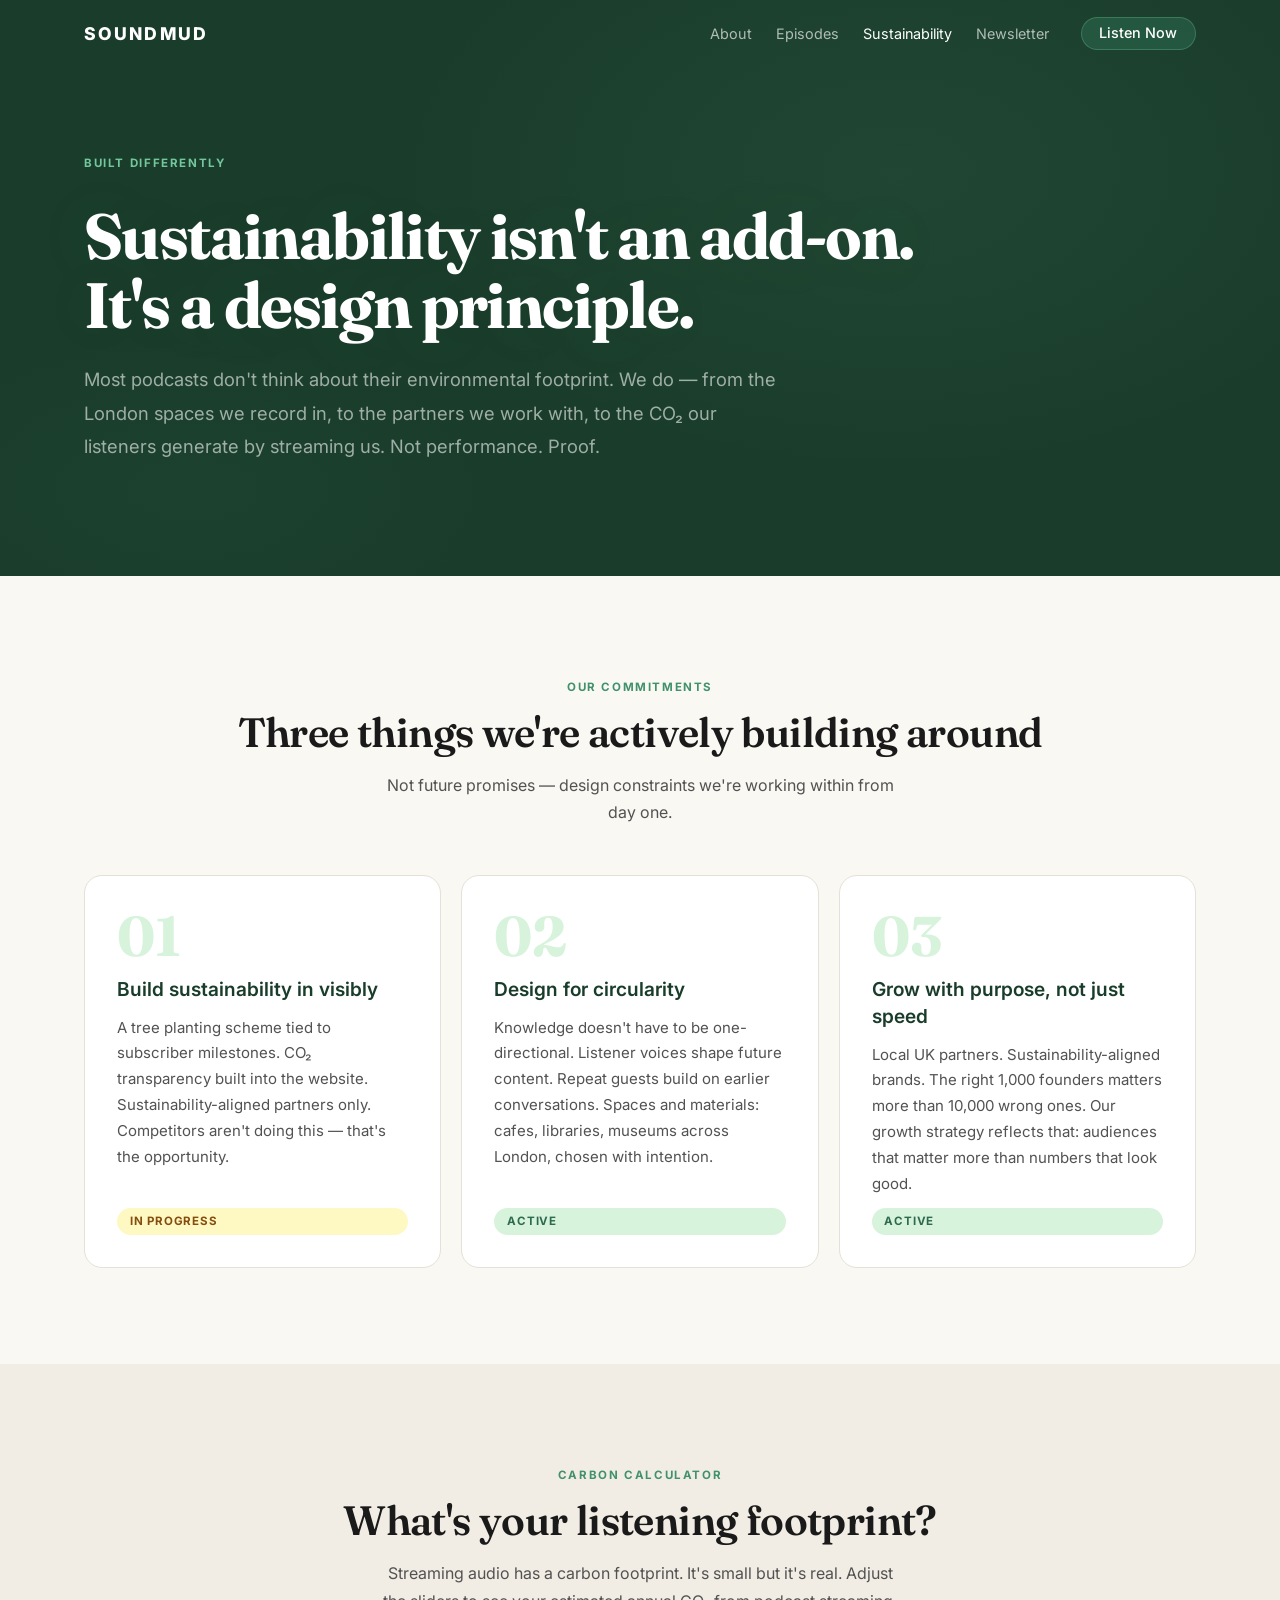
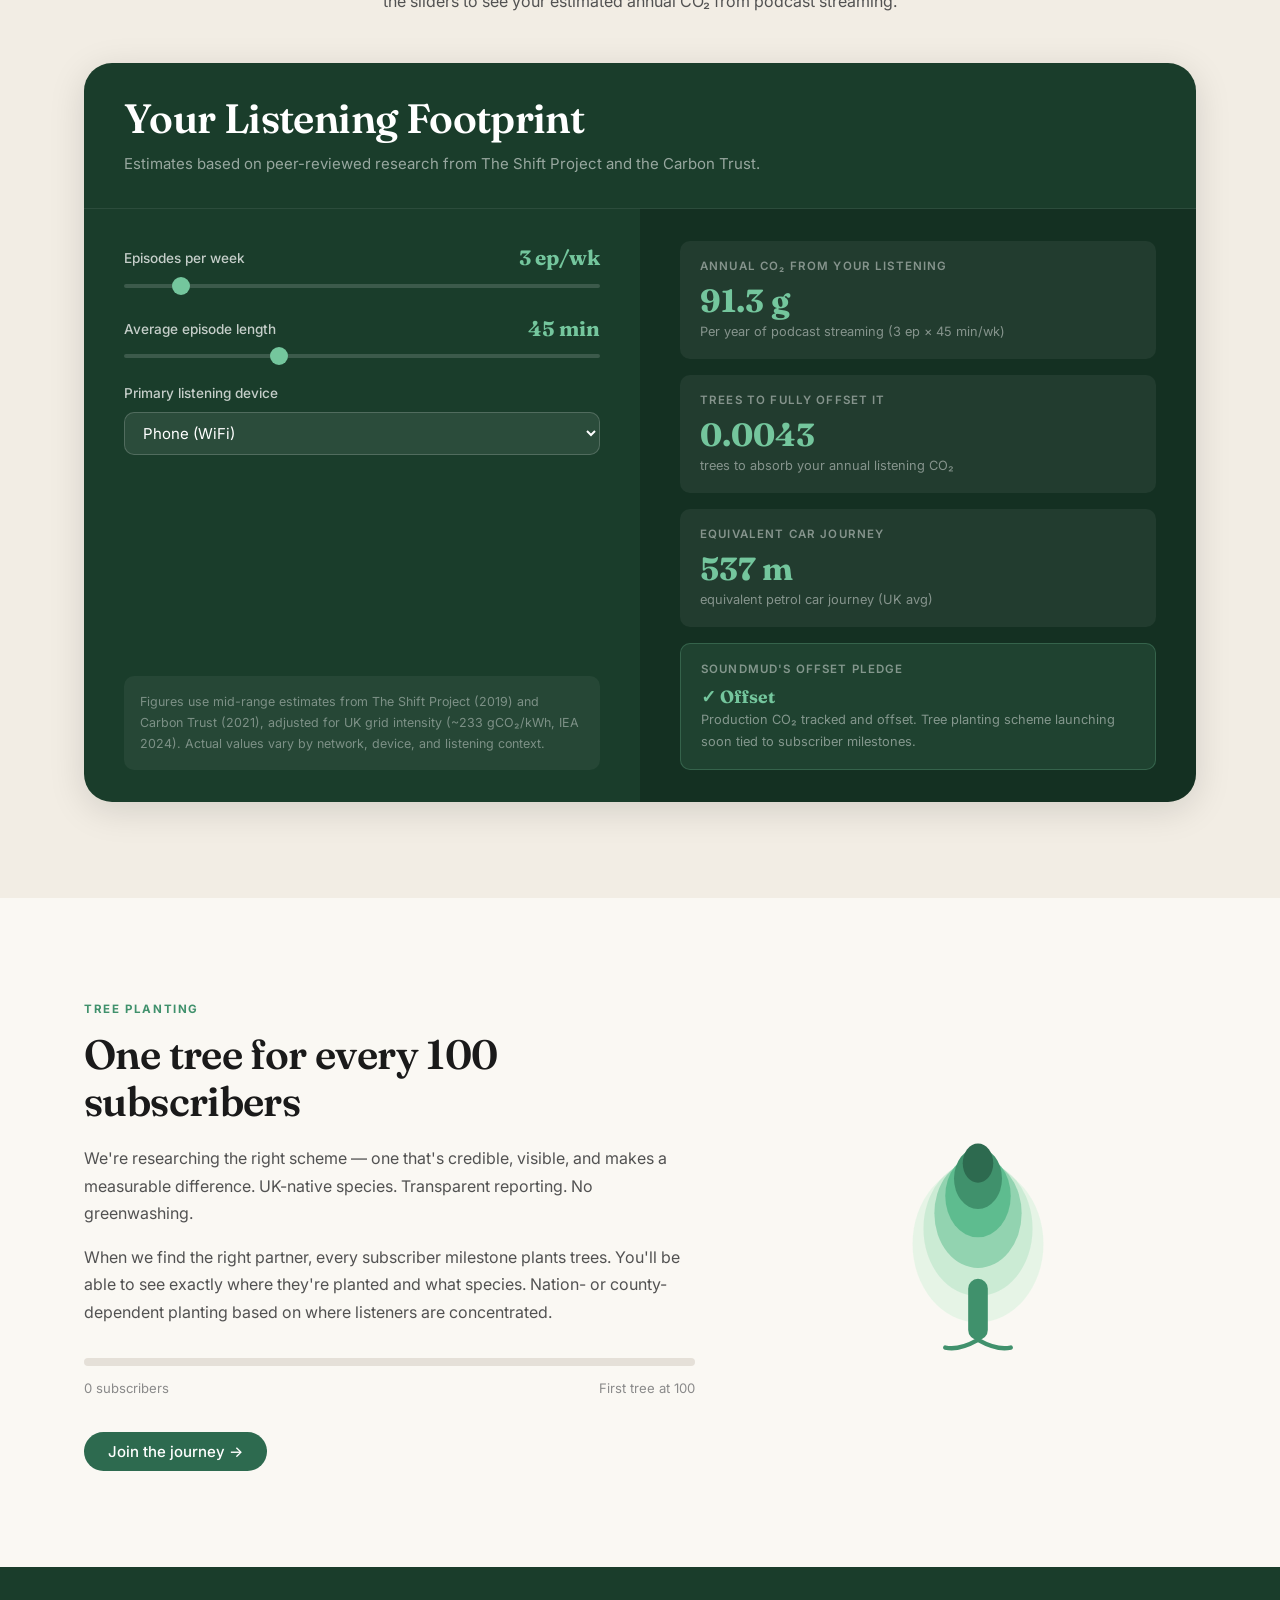
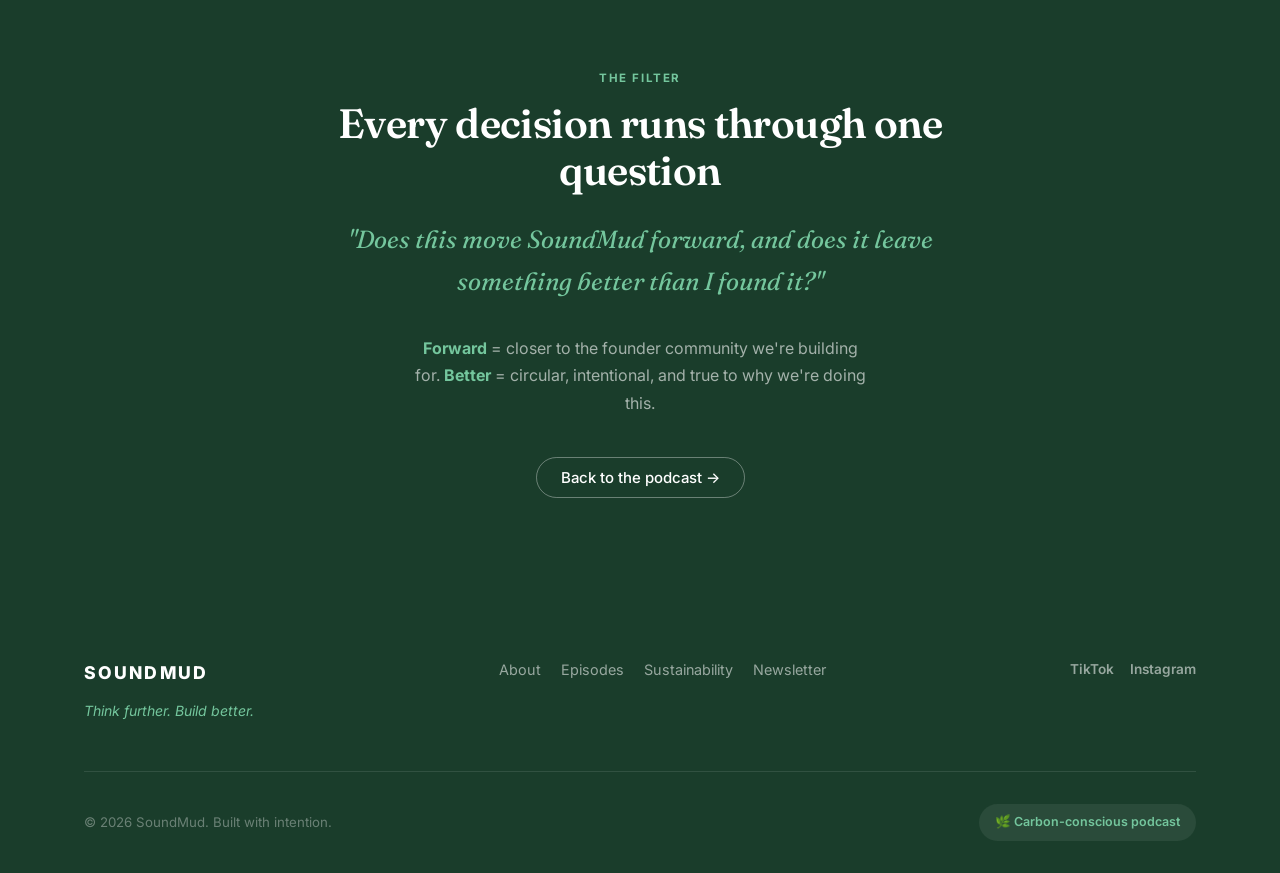
==== commit f3b503be: "Launch episode 1, wire up platform links, RSS-driven stats, and custom domain - Add EP.01 (Shef Nand" ====
--- a/sustainability.html
+++ b/sustainability.html
@@ -298,13 +298,12 @@
           <a href="index.html#newsletter">Newsletter</a>
         </nav>
         <div class="footer__social" aria-label="Social links">
-          <a href="#" aria-label="SoundMud on X (Twitter)" rel="noopener">X</a>
-          <a href="#" aria-label="SoundMud on LinkedIn" rel="noopener">LinkedIn</a>
-          <a href="#" aria-label="SoundMud on Instagram" rel="noopener">Instagram</a>
+          <a href="https://www.tiktok.com/@soundmud.podcast" aria-label="SoundMud on TikTok" target="_blank" rel="noopener">TikTok</a>
+          <a href="https://www.instagram.com/soundmud.podcast/" aria-label="SoundMud on Instagram" target="_blank" rel="noopener">Instagram</a>
         </div>
       </div>
       <div class="footer__bottom">
-        <p>&copy; 2025 SoundMud. Built with intention.</p>
+        <p>&copy; 2026 SoundMud. Built with intention.</p>
         <a href="sustainability.html" class="footer__sustain-badge">
           &#127807; Carbon-conscious podcast
         </a>
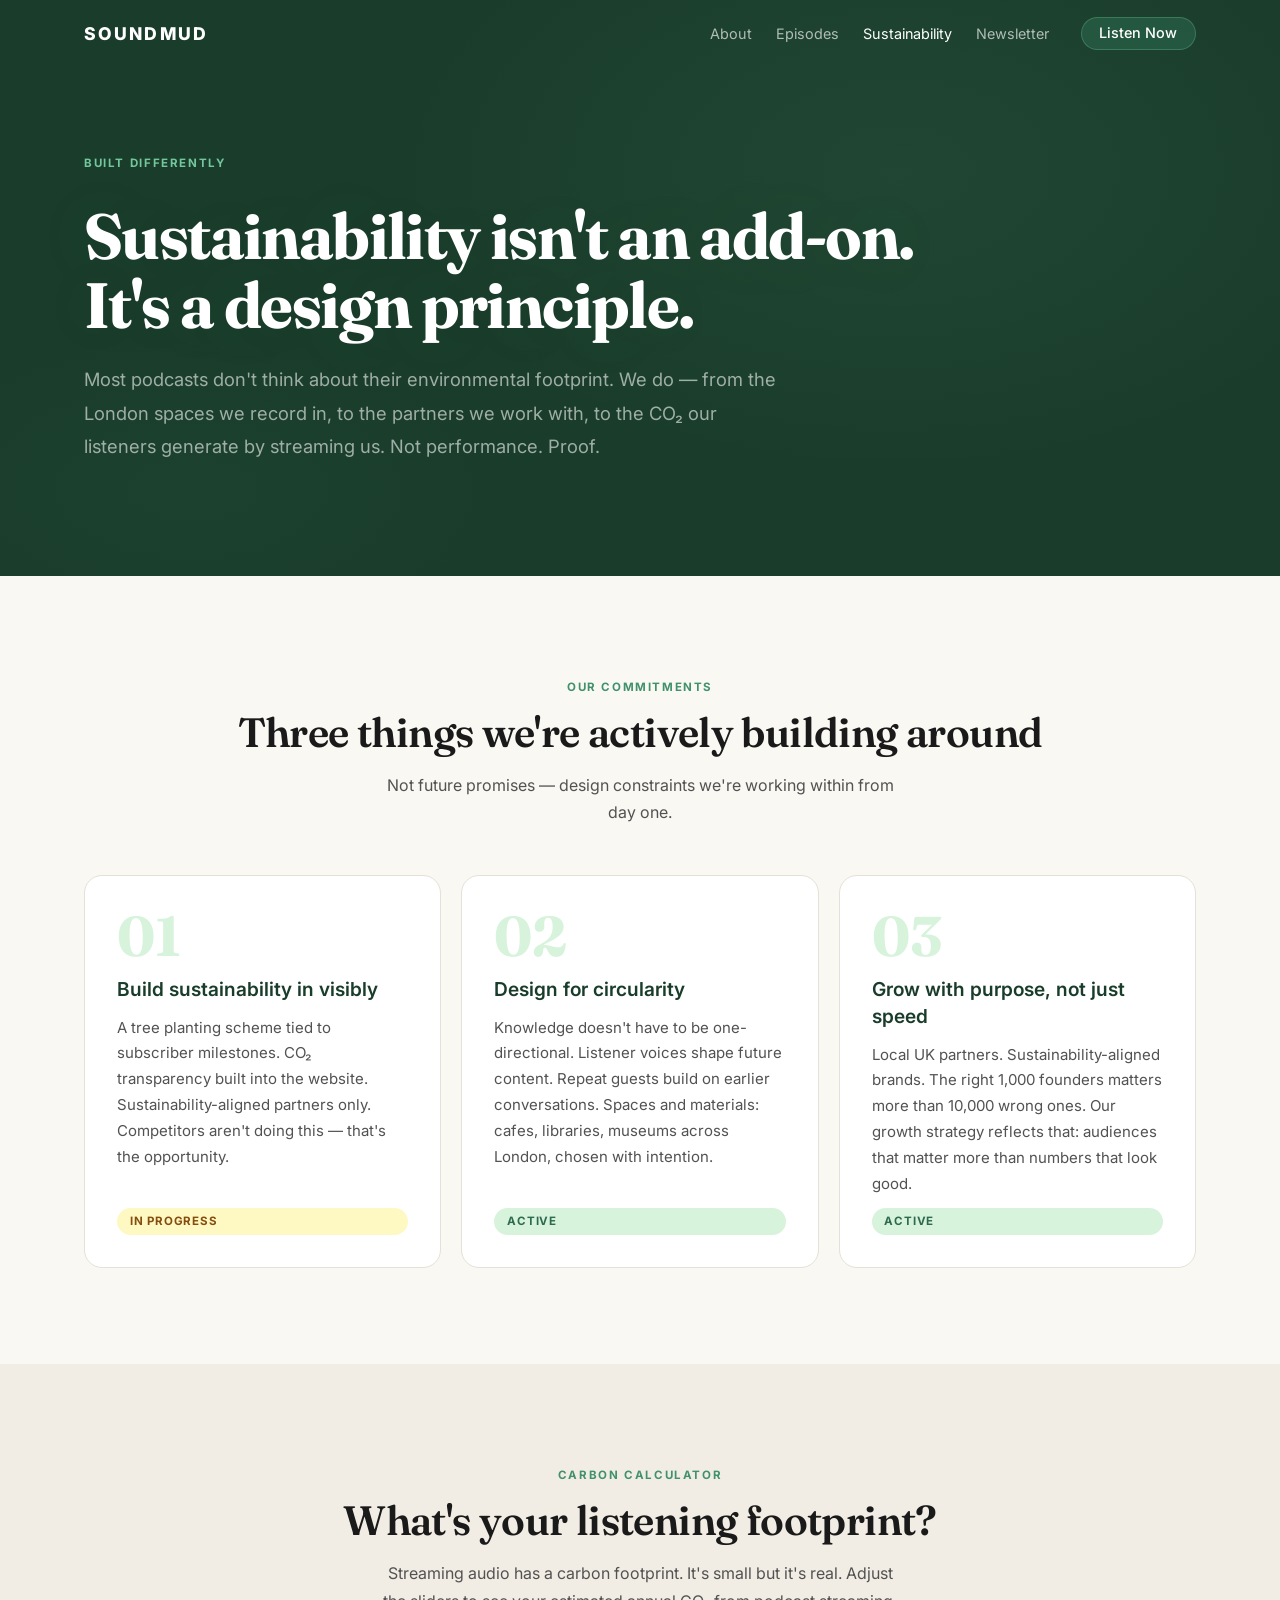
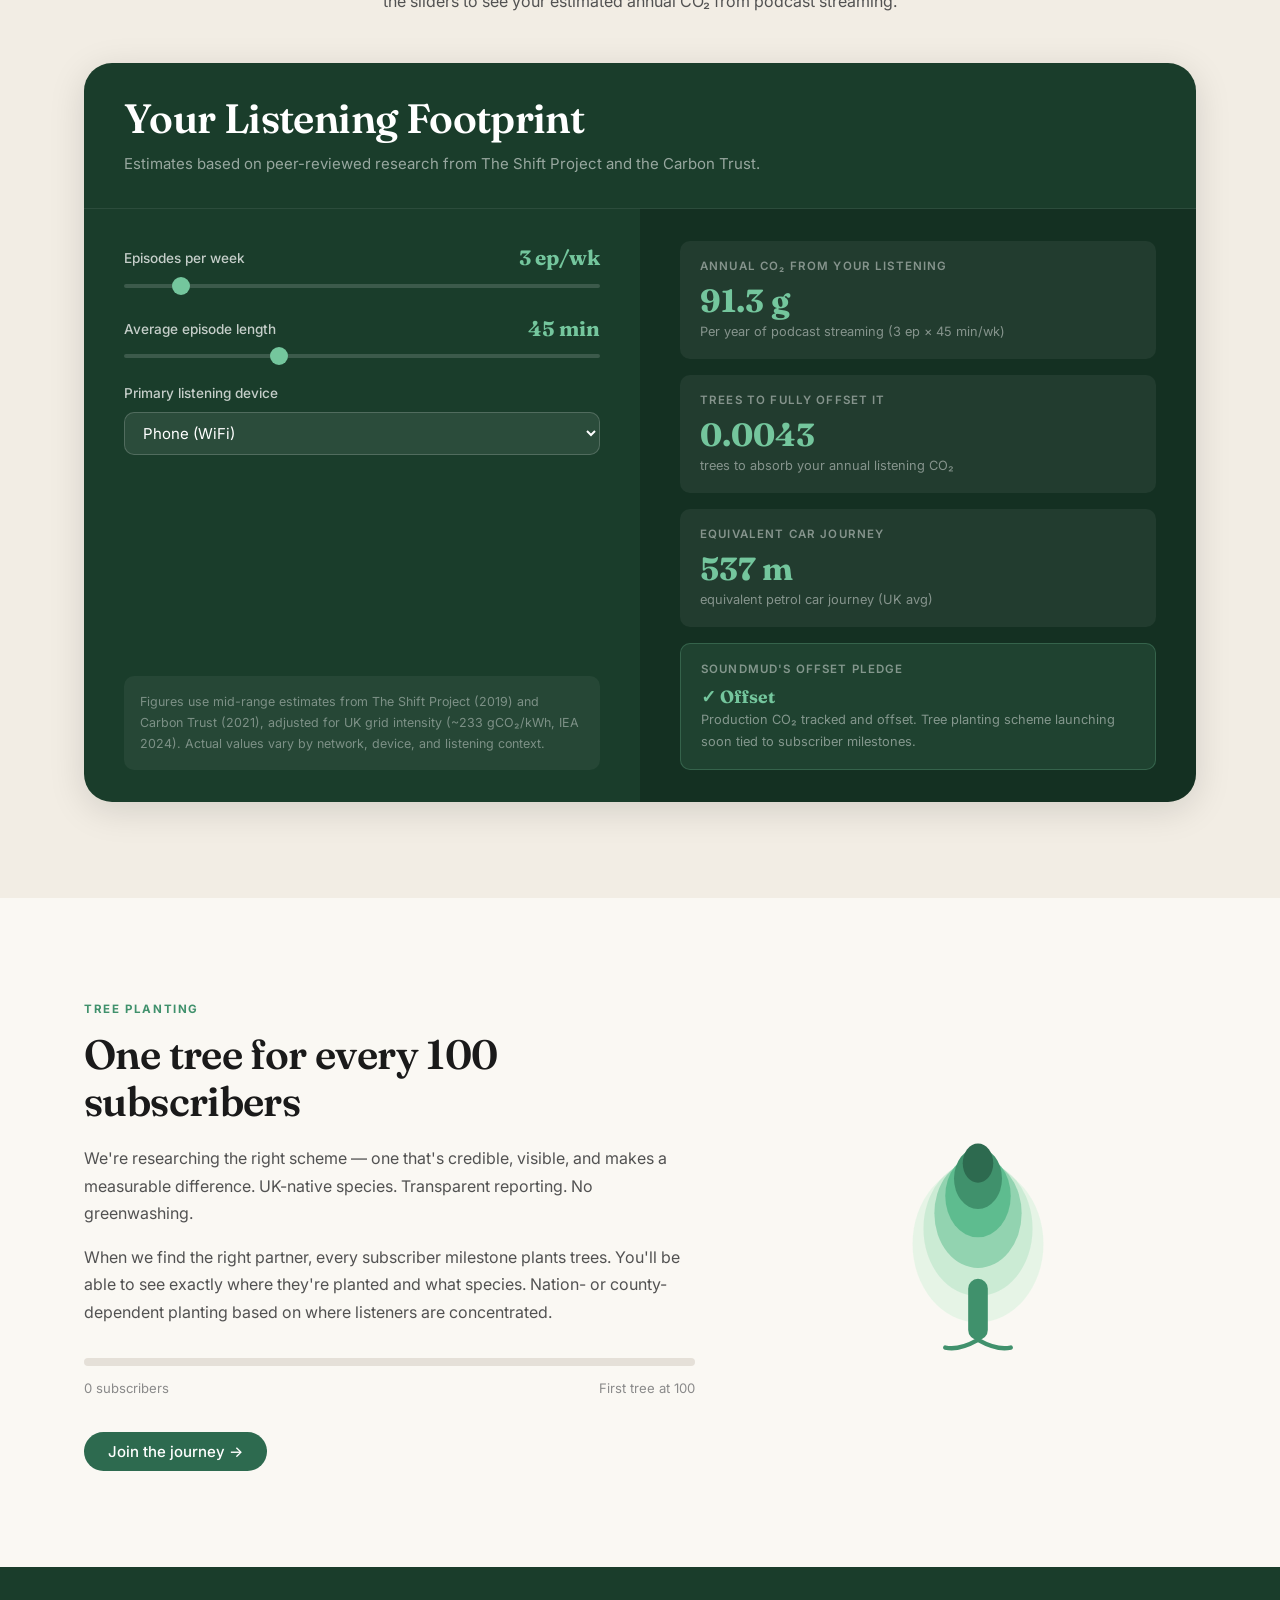
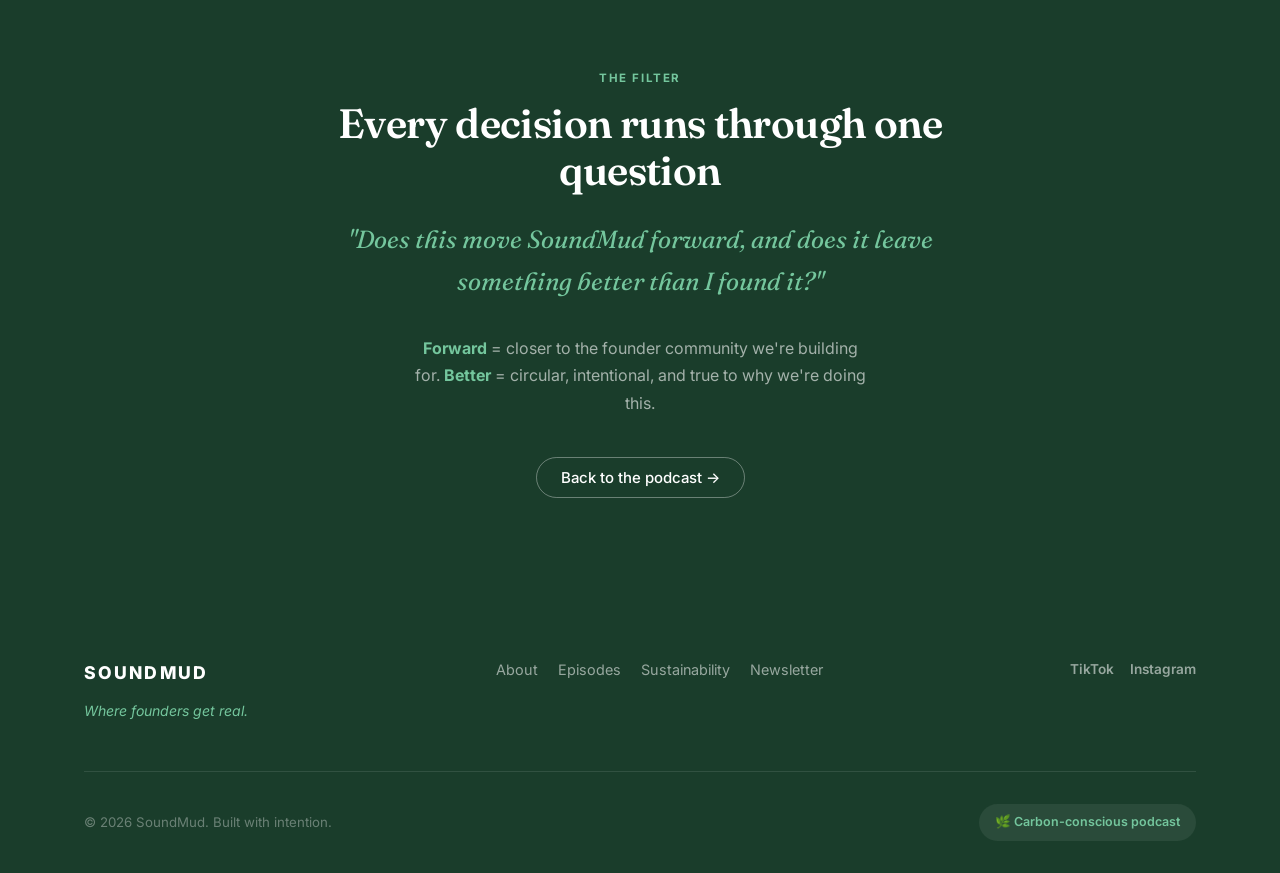
==== commit 612de847: "Update footer tagline to 'Where founders get real.' Co-Authored-By: Claude Sonnet 4.6 <noreply@anthr" ====
--- a/sustainability.html
+++ b/sustainability.html
@@ -289,7 +289,7 @@
       <div class="footer__inner">
         <div class="footer__brand">
           <span class="footer__logo" aria-label="SoundMud">SOUNDMUD</span>
-          <p class="footer__tagline">Think further. Build better.</p>
+          <p class="footer__tagline">Where founders get real.</p>
         </div>
         <nav class="footer__nav" aria-label="Footer navigation">
           <a href="index.html#about">About</a>
